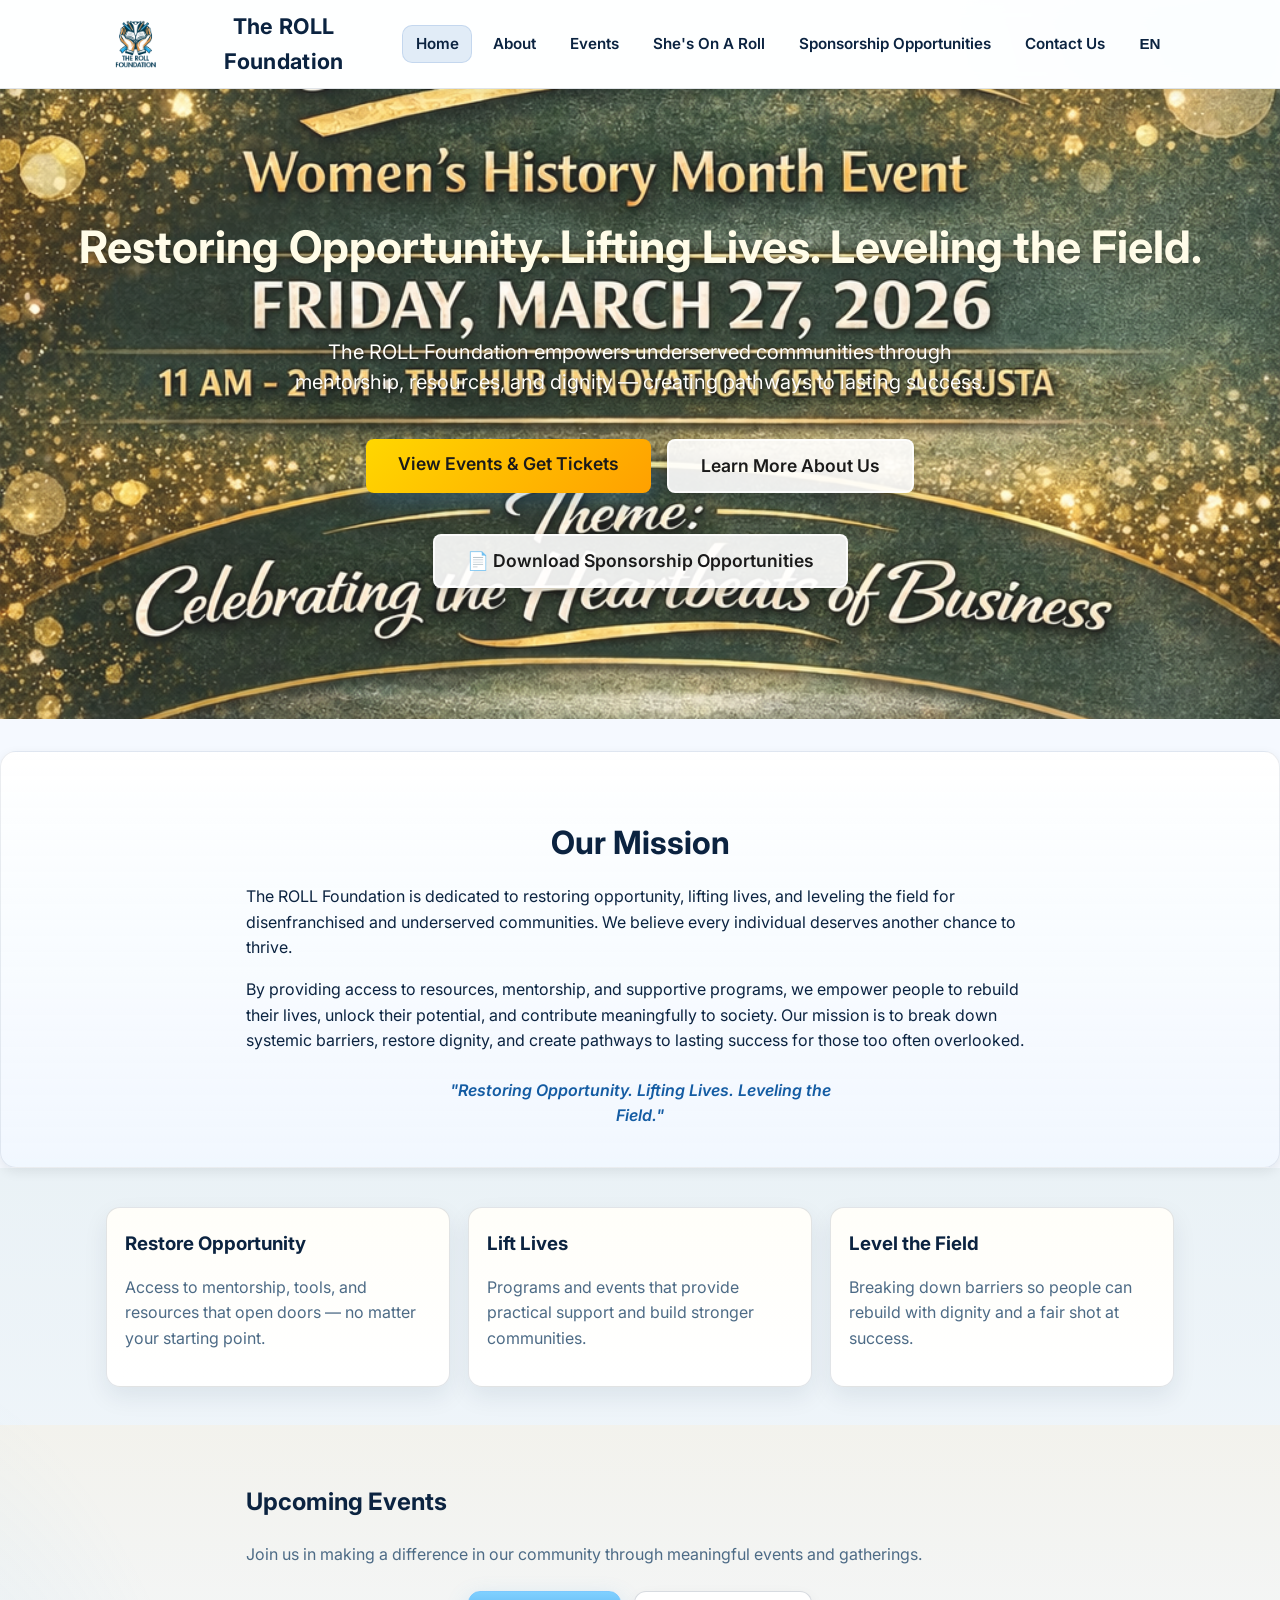
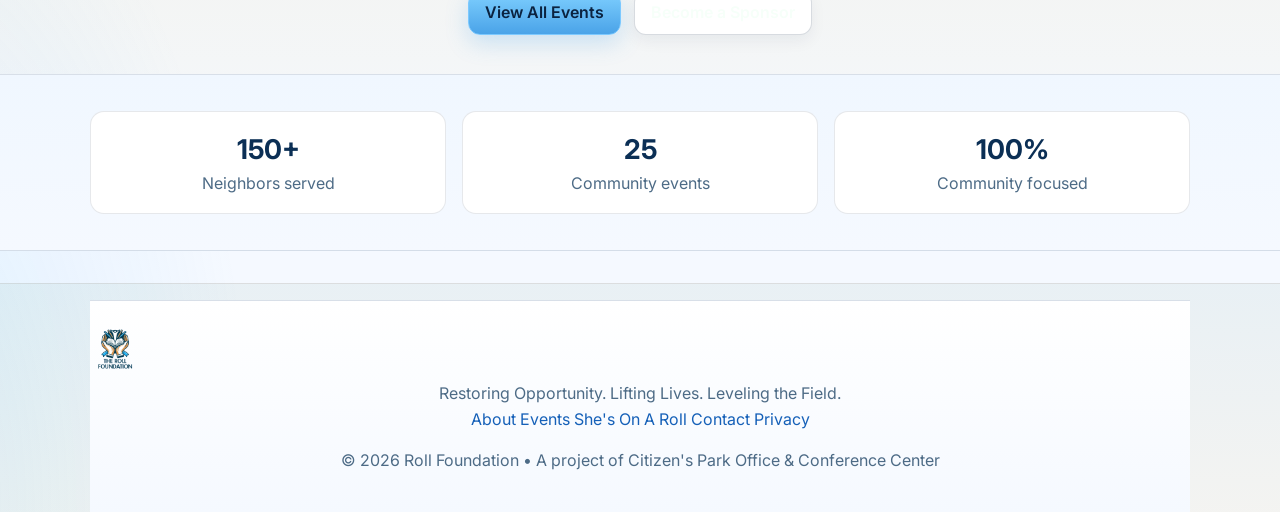
==== index.html @ dd605e1d "Refresh site styling and update hero/sponsorship assets" ====
<!doctype html>
<html lang="en">
<head>
  <meta charset="utf-8" />
  <meta name="viewport" content="width=device-width, initial-scale=1" />

  <title>ROLL Foundation — Restoring Opportunity. Lifting Lives. Leveling the Field.</title>
  <meta name="description" content="The ROLL Foundation empowers underserved communities through mentorship, resources, and dignity — creating pathways to lasting success.">

  <!-- Favicon -->
  <link rel="icon" href="./assets/favicon.svg" type="image/svg+xml">

  <!-- Open Graph / Social -->
  <meta property="og:type" content="website">
  <meta property="og:title" content="Roll Foundation">
  <meta property="og:description" content="Restoring Opportunity. Lifting Lives. Leveling the Field.">
  <meta property="og:image" content="./assets/img/events/rollflyer.PNG">

  <!-- Fonts & CSS -->
  <link rel="preconnect" href="https://fonts.googleapis.com">
  <link rel="preconnect" href="https://fonts.gstatic.com" crossorigin>
  <link href="https://fonts.googleapis.com/css2?family=Inter:wght@400;500;600;700&family=Playfair+Display:wght@400;500;600;700&display=swap" rel="stylesheet">
  <link rel="stylesheet" href="./css/styles.css">
  <script src="./js/i18n.js"></script>
</head>
<body class="gold-green-theme">
  <a class="skip-link" href="#main">Skip to content</a>

  <!-- ===== Header ===== -->
  <header class="site-header">
    <div class="container header-inner">
      <div class="brand">
        <img src="./assets/img/logo/rolllogo2.png" alt="ROLL Foundation Logo" width="70" height="70">
      </div>
      <h1 class="site-title">The ROLL Foundation</h1>

      <button class="nav-toggle" aria-expanded="false" aria-controls="site-nav" aria-label="Toggle navigation menu">☰</button>
      <nav id="site-nav" class="site-nav" data-collapsible>
        <a href="index.html" data-i18n="nav.home" aria-current="page">Home</a>
        <a href="about.html" data-i18n="nav.about">About</a>
        <a href="events.html" data-i18n="nav.events">Events</a>
        <a href="shes-on-a-roll.html" data-i18n="nav.shes_on_a_roll" class="nav-event">She's On A Roll</a>
        <a href="./assets/img/events/2026%20Roll%20Foundation%20Business%20Advertisements.pdf" download="ROLL-Foundation-Sponsorship-Opportunities-2026.pdf" class="nav-sponsor">Sponsorship Opportunities</a>
        <a href="contact.html" data-i18n="contact.h1">Contact</a>
        <button id="langToggle" class="btn small" aria-label="Toggle language">
          <span data-i18n="nav.lang">EN</span>
          <span class="visually-hidden" data-i18n="nav.lang_alt">ES</span>
        </button>
      </nav>
    </div>
  </header>

  <main id="main">
    <!-- ===== Hero Section ===== -->
    <section class="hero hard-hero goldgreen-theme" style="background-image:url('./assets/img/events/rollflyer.PNG')">
      <div class="container hero-inner">
        <h2 class="visually-hidden">Welcome</h2>
        <h1 data-i18n="home.hero_h1">Restoring Opportunity. Lifting Lives. Leveling the Field.</h1>
        <p class="lead" data-i18n="home.hero_lead">
          The ROLL Foundation empowers underserved communities through mentorship, resources, and dignity — creating pathways to lasting success.
        </p>
        <div class="cta-row">
          <a class="btn primary gold-btn" data-i18n="home.cta_events" href="events.html">View Events & Get Tickets</a>
          <a class="btn secondary green-btn" data-i18n="home.cta_about" href="about.html">Learn More About Us</a>
        </div>
        
        <!-- Fixed sponsorship link to actual PDF -->
        <div class="sponsor-cta" style="margin-top: 1.5rem;">
          <a class="btn sponsor-btn" href="./assets/img/events/2026%20Roll%20Foundation%20Business%20Advertisements.pdf" download="ROLL-Foundation-Sponsorship-Opportunities-2026.pdf" data-i18n="shesroll.download_packet">
            📄 Download Sponsorship Opportunities
          </a>
        </div>
      </div>
    </section>

    <!-- ===== Mission Section ===== -->
    <section class="section mission gold-green-section">
      <div class="container narrow">
        <h2 data-i18n="home.mission_title">Our Mission</h2>
        <p data-i18n="home.mission_p1">
          The ROLL Foundation is dedicated to restoring opportunity, lifting lives, and leveling the field for disenfranchised and underserved communities.
          We believe every individual deserves another chance to thrive.
        </p>
        <p data-i18n="home.mission_p2">
          By providing access to resources, mentorship, and supportive programs, we empower people to rebuild their lives, unlock their potential,
          and contribute meaningfully to society. Our mission is to break down systemic barriers, restore dignity,
          and create pathways to lasting success for those too often overlooked.
        </p>
        <blockquote class="tagline" data-i18n="home.mission_quote">"Restoring Opportunity. Lifting Lives. Leveling the Field."</blockquote>
      </div>
    </section>

    <!-- ===== Impact Pillars ===== -->
    <section class="section green-accent-section">
      <div class="container cards">
        <article class="card gold-card">
          <h3 data-i18n="home.f1">Restore Opportunity</h3>
          <p class="muted" data-i18n="home.f1_copy">Access to mentorship, tools, and resources that open doors — no matter your starting point.</p>
        </article>
        <article class="card gold-card">
          <h3 data-i18n="home.f2">Lift Lives</h3>
          <p class="muted" data-i18n="home.f2_copy">Programs and events that provide practical support and build stronger communities.</p>
        </article>
        <article class="card gold-card">
          <h3 data-i18n="home.f3">Level the Field</h3>
          <p class="muted" data-i18n="home.f3_copy">Breaking down barriers so people can rebuild with dignity and a fair shot at success.</p>
        </article>
      </div>
    </section>

    <!-- ===== Upcoming Events Highlight ===== -->
    <section class="section events-highlight gold-accent-section">
      <div class="container narrow">
        <h2 data-i18n="home.events_title">Upcoming Events</h2>
        <p class="lead" data-i18n="home.events_lead">Join us in making a difference in our community through meaningful events and gatherings.</p>
        <div class="cta-row">
          <a class="btn primary gold-btn" data-i18n="home.events_cta" href="events.html">View All Events</a>
          <a class="btn secondary green-btn" data-i18n="home.sponsor_cta" href="./assets/img/events/2026%20Roll%20Foundation%20Business%20Advertisements.pdf" download="ROLL-Foundation-Sponsorship-Opportunities-2026.pdf">Become a Sponsor</a>
        </div>
      </div>
    </section>

    <!-- ===== Impact Stats ===== -->
    <section class="band gold-green-band">
      <div class="container stats">
        <div class="stat">
          <strong data-i18n="home.stat1_number">150+</strong>
          <span data-i18n="home.stat1_label">Neighbors served</span>
        </div>
        <div class="stat">
          <strong data-i18n="home.stat2_number">25</strong>
          <span data-i18n="home.stat2_label">Community events</span>
        </div>
        <div class="stat">
          <strong data-i18n="home.stat3_number">100%</strong>
          <span data-i18n="home.stat3_label">Community focused</span>
        </div>
      </div>
    </section>
  </main>

  <footer class="site-footer gold-green-footer">
    <div class="container footer-inner">
      <div class="footer-content">
        <div class="footer-brand">
          <img src="./assets/img/logo/rolllogo2.png" alt="ROLL Foundation Logo" width="50" height="50">
          <p class="footer-tagline" data-i18n="footer.tagline">Restoring Opportunity. Lifting Lives. Leveling the Field.</p>
        </div>
        <div class="footer-links">
          <a href="about.html" data-i18n="footer.about">About</a>
          <a href="events.html" data-i18n="footer.events">Events</a>
          <a href="shes-on-a-roll.html">She's On A Roll</a>
          <a href="contact.html" data-i18n="footer.contact">Contact</a>
          <a href="privacy.html" data-i18n="footer.privacy">Privacy</a>
        </div>
      </div>
      <div class="footer-bottom">
        <p id="footerLine" data-i18n="footer.line">© {{year}} The ROLL Foundation. All rights reserved.</p>
      </div>
    </div>
  </footer>
</body>
</html>
---- css/styles.css ----
/* ===== Roll Foundation — LIGHT THEME styles.css ===== */
/* Palette: bright, friendly blues */
:root{
  --bg:#F5F9FF;             /* page background */
  --card:#FFFFFF;           /* surfaces/cards */
  --text:#0B2340;           /* primary text (ink) */
  --muted:#4D6B86;          /* secondary text */
  --brand:#6EC1FF;          /* brand accent (sky blue) */
  --forest-green:#1C6B4D;
  --gold:#D4A017;
  --ink:#0B2340;            /* text on brand */
  --line:rgba(11,35,64,.12);/* light subtle lines */
  --radius:16px; 
  --radius-sm:12px; 
  --shadow:0 6px 20px rgba(11,35,64,.08);
  --container:1100px;
  --header-h:88px;
  --header-h-mobile:72px;
}

/* Reset / Base */
*{box-sizing:border-box}
html,body{margin:0;padding:0}
html{scroll-behavior:smooth}
body{
  background:var(--bg); 
  color:var(--text); 
  line-height:1.6;
  font-family:Inter,system-ui,-apple-system,"Segoe UI",Roboto,Arial,sans-serif;
  /* subtle page background wash */
  background-image: radial-gradient(50% 60% at 100% -10%, rgba(110,193,255,.25), transparent 60%),
                    radial-gradient(50% 60% at -10% 100%, rgba(110,193,255,.18), transparent 60%);
}
img{display:block;max-width:100%;height:auto}
a{color:#1560B8;text-decoration:none}
a:hover{text-decoration:underline}

.visually-hidden{
  position:absolute !important; width:1px; height:1px; overflow:hidden;
  clip:rect(1px,1px,1px,1px); clip-path:inset(50%); white-space:nowrap;
}
.container{max-width:var(--container);margin-inline:auto;padding:0 1rem}
.small{font-size:.9rem}
.muted{color:var(--muted)}
.lead{color:var(--muted)}
.mt-12{margin-top:.75rem}
.section{padding:2.5rem 0}
.band{
  padding:1.25rem 0;
  background:linear-gradient(180deg,#F0F7FF, #F5F9FF);
  border-top:1px solid var(--line);
  border-bottom:1px solid var(--line);
}

/* Header / Nav */
.site-header{
  position:sticky;
  top:0;
  z-index:50;
  min-height:var(--header-h);
  backdrop-filter:saturate(180%) blur(10px);
  background:rgba(255,255,255,.9);
  border-bottom:1px solid var(--line);
  box-shadow:0 2px 10px rgba(11,35,64,.06);
}

.header-inner{
  min-height:var(--header-h);
  display:grid;
  grid-template-columns:auto 1fr auto;
  align-items:center;
  gap:1rem;
  padding:0 1rem;
}

.brand img{
  height:62px;
  width:auto;
  object-fit:contain;
  transition:transform .2s ease;
}
.brand img:hover{transform:scale(1.03)}

.site-title{
  margin:0;
  text-align:center;
  font-size:clamp(1rem,2.2vw,1.35rem);
  font-weight:700;
  letter-spacing:.015em;
}

.site-nav{
  display:flex;
  align-items:center;
  justify-self:end;
  gap:.45rem;
}

.site-nav a,
.site-nav .btn.small{
  display:inline-flex;
  align-items:center;
  justify-content:center;
  min-height:38px;
  padding:.45rem .78rem;
  border:1px solid transparent;
  border-radius:10px;
  color:var(--text);
  font-size:.95rem;
  font-weight:600;
  line-height:1;
  background:transparent;
  text-decoration:none;
}
.site-nav .btn.small{
  box-shadow:none;
}
.site-nav a:hover,
.site-nav .btn.small:hover{
  text-decoration:none;
  background:rgba(21,96,184,.08);
}
.site-nav a[aria-current="page"]{
  background:rgba(21,96,184,.12);
  border-color:rgba(21,96,184,.14);
}

.nav-event{
  background:linear-gradient(135deg, rgba(255,215,0,.18), rgba(28,107,77,.08));
  border-color:rgba(212,160,23,.38);
  color:var(--forest-green);
}
.nav-event:hover{
  background:linear-gradient(135deg, rgba(255,215,0,.28), rgba(28,107,77,.12));
  border-color:rgba(212,160,23,.5);
}

.nav-sponsor{
  background:linear-gradient(135deg, #DAA520, #B8860B);
  border-color:#B8860B;
  color:#143f2f;
}
.nav-sponsor:hover{
  background:linear-gradient(135deg, #B8860B, #DAA520);
  box-shadow:0 6px 18px rgba(184,134,11,.22);
}

.nav-toggle{
  display:none;
  height:38px;
  width:38px;
  border:1px solid var(--line);
  border-radius:10px;
  background:#fff;
  color:var(--text);
  font-size:1.15rem;
}

@media (max-width:760px){
  .site-header{min-height:var(--header-h-mobile)}
  .header-inner{min-height:var(--header-h-mobile); grid-template-columns:auto 1fr auto}
  .brand img{height:50px}
  .site-title{
    justify-self:center;
    max-width:100%;
    white-space:nowrap;
    overflow:hidden;
    text-overflow:ellipsis;
    font-size:1rem;
  }
  .nav-toggle{display:inline-flex; align-items:center; justify-content:center}
  .site-nav{
    display:none;
    position:absolute;
    right:1rem;
    top:calc(var(--header-h-mobile) - 2px);
    min-width:min(92vw, 320px);
    flex-direction:column;
    align-items:stretch;
    gap:.35rem;
    padding:.65rem;
    border:1px solid var(--line);
    border-radius:14px;
    background:#fff;
    box-shadow:0 16px 30px rgba(11,35,64,.14);
  }
  .site-nav a,
  .site-nav .btn.small{
    width:100%;
    justify-content:flex-start;
    min-height:40px;
  }
}

/* Hero — lighter wash, joyful */
.hero{
  min-height:56vh; 
  display:flex; align-items:center; justify-content:center;
  text-align:center; padding:2.75rem 1rem;
  background:linear-gradient(180deg, rgba(21,96,184,.06), transparent);
}
.hero-inner{max-width:760px}

/* Hard hero (background image applied inline on section) */
.hard-hero{
  position:relative; isolation:isolate;
  background-size:cover; background-position:center 28%;
  background-repeat: no-repeat;
}
.hard-hero::before{
  content:""; position:absolute; inset:0; z-index:-1;
  /* LIGHT overlay for readability but cheerful photo */
  background:linear-gradient(rgba(255,255,255,.35), rgba(255,255,255,.20));
}

/* Hero Section Improvements */
.hero.hard-hero {
  background-size: cover;
  background-position: center center;
  background-repeat: no-repeat;
  min-height: 70vh;
  position: relative;
  padding: 0; /* Remove any padding that creates white space */
  margin: 0; /* Remove any margin */
}

/* Ensure no white space around hero image */
.hero.hard-hero::before {
  content: '';
  position: absolute;
  top: 0;
  left: 0;
  right: 0;
  bottom: 0;
  background: rgba(255, 255, 255, 0.1); /* Very light overlay for text readability */
  z-index: 1;
}

.hero-inner {
  position: relative;
  z-index: 2;
  padding: 3rem 2rem;
  min-height: 70vh;
  display: flex;
  flex-direction: column;
  justify-content: center;
  align-items: center;
  text-align: center;
}

/* Remove any container margins that might create white space */
.hero .container {
  margin: 0 auto;
  padding: 0 1rem;
  width: 100%;
  max-width: 1200px;
}

/* Text styling for better readability over the image */
.hero h1 {
  color: #ffffff;
  text-shadow: 2px 2px 4px rgba(0, 0, 0, 0.7);
  font-size: clamp(2rem, 5vw, 3.5rem);
  margin-bottom: 1.5rem;
  font-weight: 700;
}

.hero .lead {
  color: #ffffff;
  text-shadow: 1px 1px 3px rgba(0, 0, 0, 0.6);
  font-size: clamp(1.1rem, 2.5vw, 1.4rem);
  margin-bottom: 2rem;
  max-width: 600px;
}

/* Button styling for the hero section */
.hero .cta-row {
  display: flex;
  gap: 1rem;
  justify-content: center;
  flex-wrap: wrap;
}

.hero .btn {
  padding: 1rem 2rem;
  font-size: 1.1rem;
  font-weight: 600;
  border-radius: 8px;
  text-decoration: none;
  transition: all 0.3s ease;
  box-shadow: 0 4px 12px rgba(0, 0, 0, 0.2);
}

.hero .btn.primary {
  background: linear-gradient(135deg, #FFD700, #FFA000);
  color: #1a1a1a;
  border: none;
}

.hero .btn.primary:hover {
  transform: translateY(-2px);
  box-shadow: 0 6px 20px rgba(255, 215, 0, 0.4);
}

.hero .btn:not(.primary) {
  background: rgba(255, 255, 255, 0.9);
  color: #1a1a1a;
  border: 2px solid rgba(255, 255, 255, 0.8);
}

.hero .btn:not(.primary):hover {
  background: rgba(255, 255, 255, 1);
  transform: translateY(-2px);
}

/* Mobile adjustments */
@media (max-width: 768px) {
  .hero.hard-hero {
    min-height: 60vh;
  }
  
  .hero-inner {
    padding: 2rem 1rem;
    min-height: 60vh;
  }
  
  .hero .cta-row {
    flex-direction: column;
    align-items: center;
    gap: 1rem;
  }
  
  .hero .btn {
    width: 100%;
    max-width: 280px;
  }
}

/* Extra small screens */
@media (max-width: 480px) {
  .hero.hard-hero {
    min-height: 50vh;
  }
  
  .hero-inner {
    padding: 1.5rem 1rem;
    min-height: 50vh;
  }
}

/* Event Hero Page Layout */
.event-hero {
  min-height: 100vh;
  display: flex;
  align-items: center;
  justify-content: center;
  text-align: center;
  padding: 2rem 1rem;
  position: relative;
  background-size: cover;
  background-position: center;
  background-repeat: no-repeat;
}

.event-hero .container {
  max-width: 900px;
  display: flex;
  flex-direction: column;
  align-items: center;
  gap: 3rem;
}

/* Event Poster Styling */
.event-poster {
  max-width: 400px;
  width: 100%;
  border-radius: 20px;
  overflow: hidden;
  box-shadow: 
    0 20px 40px rgba(0, 0, 0, 0.2),
    0 8px 16px rgba(255, 215, 0, 0.1);
  transition: transform 0.3s ease;
}

.event-poster:hover {
  transform: scale(1.02);
}

.poster-image {
  width: 100%;
  height: auto;
  display: block;
}

/* Event Details */
.event-details {
  text-align: center;
  color: #ffffff;
}

.event-title {
  font-family: 'Playfair Display', serif;
  font-size: clamp(2.5rem, 5vw, 4rem);
  font-weight: 700;
  color: #FFD700;
  margin-bottom: 1.5rem;
  text-shadow: 2px 2px 4px rgba(0, 0, 0, 0.5);
}

.event-info {
  display: flex;
  justify-content: center;
  gap: 3rem;
  flex-wrap: wrap;
  margin-bottom: 2rem;
}

.event-date-time,
.event-venue {
  text-align: center;
}

.event-date-time strong,
.event-venue strong {
  display: block;
  font-size: 1.4rem;
  font-weight: 700;
  color: #FFD700;
  margin-bottom: 0.5rem;
  text-shadow: 1px 1px 2px rgba(0, 0, 0, 0.5);
}

.event-date-time span,
.event-venue span {
  font-size: 1.1rem;
  color: rgba(255, 255, 255, 0.9);
  text-shadow: 1px 1px 2px rgba(0, 0, 0, 0.5);
}

/* Event CTA Buttons */
.event-cta {
  display: flex;
  gap: 1.5rem;
  justify-content: center;
  flex-wrap: wrap;
}

.btn-large {
  padding: 1.25rem 2.5rem;
  font-size: 1.2rem;
  border-radius: 12px;
}

/* Royal Countdown Timer - Updated for event page */
.royal-countdown {
  order: -1; /* This ensures the countdown appears first */
  position: relative;
  margin: 0 auto 2rem;
  max-width: 800px;
  background: linear-gradient(135deg, rgba(255,215,0,0.25), rgba(255,193,7,0.15));
  border: 2px solid rgba(255,215,0,0.5);
  border-radius: 24px;
  padding: 2.5rem 1.5rem;
  backdrop-filter: blur(15px);
  box-shadow: 
    0 20px 40px rgba(255,215,0,0.2),
    inset 0 1px 0 rgba(255,255,255,0.3);
}

/* Background overlay for event hero */
.event-hero.goldgreen-theme::before {
  content: '';
  position: absolute;
  top: 0;
  left: 0;
  right: 0;
  bottom: 0;
  background: 
    linear-gradient(rgba(0, 0, 0, 0.4), rgba(0, 0, 0, 0.6)),
    var(--poster) center/cover no-repeat;
  z-index: -1;
}

/* Mobile Adjustments */
@media (max-width: 768px) {
  .event-hero .container {
    gap: 2rem;
  }
  
  .event-poster {
    max-width: 300px;
  }
  
  .event-info {
    flex-direction: column;
    gap: 1.5rem;
  }
  
  .event-cta {
    flex-direction: column;
    align-items: center;
  }
  
  .btn-large {
    width: 100%;
    max-width: 280px;
  }
  
  .royal-countdown {
    margin: 0 auto 1.5rem;
    padding: 2rem 1rem;
  }
}

/* Events Page Text Readability Improvements */
.events-page .hero h1,
.events-page .hero .lead {
  color: #ffffff;
  text-shadow: 2px 2px 6px rgba(0, 0, 0, 0.8);
  font-weight: 700;
}

/* Event Cards Styling */
.events-grid {
  display: grid;
  grid-template-columns: repeat(auto-fit, minmax(300px, 1fr));
  gap: 2rem;
  margin: 2rem 0;
}

.event-card {
  background: rgba(255, 255, 255, 0.95);
  border: 2px solid rgba(255, 215, 0, 0.2);
  border-radius: 12px;
  padding: 1.5rem;
  transition: all 0.3s ease;
}

.event-card:hover {
  transform: translateY(-2px);
  box-shadow: 0 8px 24px rgba(255, 215, 0, 0.2);
  border-color: rgba(255, 215, 0, 0.4);
}

.event-card h3 {
  color: var(--forest-green);
  font-weight: 700;
  margin-bottom: 1rem;
}

.event-meta {
  margin-bottom: 1rem;
  color: #666;
}

.event-meta strong {
  color: var(--forest-green);
}

.featured-event {
  display: grid;
  grid-template-columns: 1fr 2fr;
  gap: 2rem;
  align-items: center;
  margin-bottom: 3rem;
}

.featured-event .event-image img {
  width: 100%;
  height: 300px;
  object-fit: cover;
  border-radius: 12px;
}

.events-cta {
  text-align: center;
  margin-top: 3rem;
  padding: 2rem;
  background: rgba(255, 215, 0, 0.1);
  border-radius: 12px;
}

@media (max-width: 768px) {
  .featured-event {
    grid-template-columns: 1fr;
  }
  
  .featured-event .event-image img {
    height: 200px;
  }
}

/* Cards */
.cards{display:grid; gap:1rem; grid-template-columns:1fr}
.card{
  background:var(--card); border:1px solid var(--line);
  border-radius:var(--radius); padding:18px; box-shadow:var(--shadow);
}
.card h3{margin:.2rem 0 .4rem}
@media (min-width:720px){ .cards{grid-template-columns:repeat(3,1fr)} }

/* Buttons */
.btn{
  display:inline-block; padding:.65rem 1rem; border-radius:var(--radius-sm);
  border:1px solid var(--line); color:var(--text); background:#F8FBFF;
  font-weight:600; text-decoration:none; line-height:1;
  transition:transform .12s ease, box-shadow .12s ease, background .12s ease;
  box-shadow:0 6px 16px rgba(11,35,64,.06);
}
.btn:hover{transform:translateY(-1px); background:#EEF6FF}
.btn:focus{outline:2px solid var(--brand); outline-offset:2px}
.btn.primary{
  background:linear-gradient(180deg, #7FD0FF, #4AA3E8);
  color:var(--ink); border-color:#7CC9FF; 
  box-shadow:0 8px 22px rgba(74,163,232,.25);
}

/* Stats band */
.stats{display:grid; gap:.75rem; grid-template-columns:1fr; text-align:center}
.stat strong{display:block;font-size:1.35rem;color:#0B2F55}
.stat span{color:var(--muted)}
@media (min-width:720px){ .stats{grid-template-columns:repeat(3,1fr)} }

/* Gallery */
.gallery{display:grid; gap:.75rem; grid-template-columns:1fr 1fr}
@media (min-width:720px){ .gallery{grid-template-columns:repeat(3,1fr)} }
.gallery-item{
  display:block; border-radius:12px; overflow:hidden; 
  border:1px solid var(--line); background:var(--card); 
  box-shadow:var(--shadow)
}
.gallery-item img{width:100%; height:auto; object-fit:cover; aspect-ratio:4/3}
.caption{text-align:center; font-size:.9rem; color:var(--muted); padding:.5rem .25rem .25rem}

/* Footer */
.footer-inner{
  padding:1rem 0; 
  border-top:1px solid var(--line);
  margin-top:1rem; 
  text-align:center;
  color:var(--muted);
  background:linear-gradient(180deg,#FFFFFF, #F5F9FF);
}
/* Narrow container helper */
.container.narrow{ max-width: 820px; }

/* Watermark hero using event logo */
.sponsor-hero {
  min-height: 52vh; /* slightly shorter than home hero */
  padding-top: 3rem; padding-bottom: 3rem;
}

/* Reusable watermark background (semi-transparent logo) */
.watermark{
  position: relative;
  isolation: isolate;
}
.watermark::after{
  content:"";
  position:absolute; inset:0; z-index:-1;
  background:
    radial-gradient(65% 50% at 50% 35%, rgba(21,96,184,.09), transparent 65%),
    var(--watermark) center/420px auto no-repeat;
  opacity:.35;                   /* controls logo transparency */
  mix-blend-mode:multiply;       /* blends into light theme softly */
}
@media (max-width:760px){
  .watermark::after{
    background:
      radial-gradient(65% 50% at 50% 35%, rgba(21,96,184,.10), transparent 65%),
      var(--watermark) center/260px auto no-repeat;
  }
}

/* Checklist / Steps */
.checklist{padding-left:1.1rem}
.checklist li{margin:.25rem 0}
.steps{margin:.25rem 0 0 1.1rem}
.steps li{margin:.25rem 0}
.mission {
  background: rgba(255,255,255,0.85);
  color: #0B2340;
  padding: 4rem 1rem;
  border-radius: 12px;
  box-shadow: 0 4px 12px rgba(0,0,0,0.08);
  margin-top: 2rem;
}
.mission h2 {
  font-size: 2rem;
  text-align: center;
  margin-bottom: 1rem;
}
.mission p {
  line-height: 1.6;
  margin-bottom: 1rem;
}
.mission .tagline {
  font-style: italic;
  text-align: center;
  font-weight: 600;
  margin-top: 1.5rem;
  color: #145ca3;
}
.container.narrow{ max-width: 820px; }
/* Event Hero for She's On A Roll */
.hero--image::before {
  content: "";
  position: absolute;
  inset: 0;
  z-index: -1;
  background: 
    linear-gradient(rgba(255,255,255,0.75), rgba(255,255,255,0.9)),
    var(--hero);
  background-size: cover;
  background-position: center;
  filter: brightness(1.05) saturate(1.1);
}

.hero h1 {
  color: #0B2340;
  text-shadow: 0 1px 2px rgba(255,255,255,0.4);
}

.hero .lead {
  color: #334;
  font-size: 1.1rem;
}

/* CTA Row Styling */
.cta-row {
  display: flex;
  gap: 1rem;
  flex-wrap: wrap;
  justify-content: center;
  margin-top: 1.5rem;
}
/* Portrait hero helpers */
.hero--portrait {
  background-size: auto 100%;
  background-position: center 25%;
}
@media (max-width:760px){
  .hero--portrait {
    background-size: cover;
    background-position: center;
  }
}
@media (min-width:600px){
  .hero h1{ font-size:2.5rem; }
  .hero .lead{ font-size:1.25rem; }
}
.hero-poster {
  min-height: 54vh; 
  position: relative;
  isolation: isolate;
  padding-top: 2.25rem;
  padding-bottom: 2.25rem;
}
.hero-poster::before {
  content: "";
  position: absolute;
  inset: 0;
  z-index: -1;
  background:
    linear-gradient(rgba(255,255,255,.30), rgba(255,255,255,.15)),
    var(--poster) center/320px auto no-repeat;
  background-size: 320px auto;
  background-position: center 32%;
  opacity: .25;                   /* controls logo transparency */
  mix-blend-mode: multiply;       /* blends into light theme softly */
}
.hero-poster .poster {
  display: block;
  width: min(92%, 560px);
  height: auto;
  border-radius: 12px;
  box-shadow: 0 6px 20px rgba(11,35,64,.22);
  margin-left: auto;
  margin-right: auto;
}
@media (max-width:600px){
  .hero-poster{min-height: 52vh;} 
  .hero-poster .poster{ width:min(92%, 420px)}    
  }
/* ---------- SHE’S ON A ROLL hero theme ---------- */
.goldgreen-theme{
  min-height: 60vh;                    /* larger hero */
  position: relative;
  isolation: isolate;
  padding: 3rem 1rem 4rem;
}

.goldgreen-theme::before{
  content:"";
  position:absolute; inset:0; z-index:-2;
  background: linear-gradient(160deg, #e6d36b 0%, #1c6b4d 100%); /* gold→green */
}

.goldgreen-theme::after{
  content:"";
  position:absolute; inset:0; z-index:-1;
  background:
    linear-gradient(rgba(255,255,255,.20), rgba(255,255,255,.10)),
    var(--poster) center/cover no-repeat;
  filter: blur(6px) saturate(1.1);
  opacity: .9;                         /* reduce washout */
  transform: scale(1.05);
}

.goldgreen-theme .poster{
  display:block;
  width:min(96%, 700px);               /* was 560px → bigger */
  height:auto;
  border-radius: 14px;
  box-shadow: 0 20px 50px rgba(11,35,64,.25);
  border: 2px solid rgba(255,255,255,.4);
  background:#fff;
  margin-left:auto; margin-right:auto;
}

.goldgreen-theme h1{
  margin-top:1.5rem;
  font-size:clamp(2rem,4vw,2.8rem);
  color:#fffce8;
  text-shadow:0 2px 4px rgba(0,0,0,.3);
}

.goldgreen-theme .lead{
  color:#fefefc;
  max-width:640px;
  margin:0.75rem auto 0;
  line-height:1.5;
}

@media (max-width:600px){
  .goldgreen-theme .poster{ width:min(94%, 480px); }
  .goldgreen-theme{ min-height: 58vh; padding:2.5rem 1rem; }
}

/* Royal Countdown Timer Styles */
.countdown-hero {
  text-align: center;
  position: relative;
  overflow: hidden;
}

.royal-countdown {
  position: relative;
  margin: 3rem auto 2rem;
  max-width: 800px;
  background: linear-gradient(135deg, rgba(255,215,0,0.15), rgba(255,193,7,0.1));
  border: 2px solid rgba(255,215,0,0.4);
  border-radius: 24px;
  padding: 2.5rem 1.5rem;
  backdrop-filter: blur(10px);
  box-shadow: 
    0 20px 40px rgba(255,215,0,0.15),
    inset 0 1px 0 rgba(255,255,255,0.2);
}

.countdown-crown {
  color: #FFD700;
  margin-bottom: 1rem;
  filter: drop-shadow(0 4px 8px rgba(255,215,0,0.3));
  animation: crownGlow 3s ease-in-out infinite alternate;
}

@keyframes crownGlow {
  0% { filter: drop-shadow(0 4px 8px rgba(255,215,0,0.3)); }
  100% { filter: drop-shadow(0 6px 12px rgba(255,215,0,0.5)); }
}

.countdown-title {
  font-family: 'Playfair Display', serif;
  font-size: 1.5rem;
  font-weight: 600;
  color: #FFD700;
  margin-bottom: 2rem;
  text-shadow: 0 2px 4px rgba(0,0,0,0.3);
  letter-spacing: 0.5px;
}

.countdown-display {
  display: flex;
  justify-content: center;
  align-items: center;
  gap: 1rem;
  margin-bottom: 1.5rem;
  flex-wrap: wrap;
}

.countdown-unit {
  background: linear-gradient(145deg, #FFD700, #FFA000);
  border-radius: 16px;
  padding: 1.25rem 1rem;
  min-width: 100px;
  box-shadow: 
    0 8px 16px rgba(255,215,0,0.25),
    inset 0 1px 0 rgba(255,255,255,0.3),
    inset 0 -1px 0 rgba(0,0,0,0.1);
  position: relative;
  overflow: hidden;
}

.countdown-unit::before {
  content: '';
  position: absolute;
  top: 0;
  left: -100%;
  width: 100%;
  height: 100%;
  background: linear-gradient(90deg, 
    transparent, 
    rgba(255,255,255,0.3), 
    transparent
  );
  animation: shimmer 3s infinite;
}

@keyframes shimmer {
  0% { left: -100%; }
  100% { left: 100%; }
}

.countdown-number {
  font-family: 'Playfair Display', serif;
  font-size: 2.5rem;
  font-weight: 700;
  color: #1a1a1a;
  line-height: 1;
  text-shadow: 0 1px 2px rgba(255,255,255,0.5);
}

.countdown-label {
  font-size: 0.875rem;
  font-weight: 600;
  color: #2c2c2c;
  text-transform: uppercase;
  letter-spacing: 0.5px;
  margin-top: 0.5rem;
}

.countdown-separator {
  font-family: 'Playfair Display', serif;
  font-size: 2rem;
  font-weight: 700;
  color: #FFD700;
  text-shadow: 0 2px 4px rgba(0,0,0,0.3);
  animation: pulse 2s infinite;
}

@keyframes pulse {
  0%, 100% { opacity: 1; transform: scale(1); }
  50% { opacity: 0.7; transform: scale(1.1); }
}

/* Magical Sparkles */
.countdown-sparkles {
  position: absolute;
  top: 0;
  left: 0;
  right: 0;
  bottom: 0;
  pointer-events: none;
  overflow: hidden;
}

.sparkle {
  position: absolute;
  width: 6px;
  height: 6px;
  background: #FFD700;
  border-radius: 50%;
  animation: sparkle 4s infinite;
  box-shadow: 0 0 6px #FFD700;
}

.sparkle-1 { top: 20%; left: 15%; animation-delay: 0s; }
.sparkle-2 { top: 30%; right: 20%; animation-delay: 1s; }
.sparkle-3 { bottom: 25%; left: 25%; animation-delay: 2s; }
.sparkle-4 { top: 60%; right: 15%; animation-delay: 0.5s; }
.sparkle-5 { bottom: 40%; right: 30%; animation-delay: 1.5s; }
.sparkle-6 { top: 45%; left: 10%; animation-delay: 2.5s; }

@keyframes sparkle {
  0%, 100% { opacity: 0; transform: scale(0) rotate(0deg); }
  50% { opacity: 1; transform: scale(1) rotate(180deg); }
}

/* Royal Buttons */
.royal-btn {
  background: linear-gradient(135deg, #FFD700, #FFA000);
  border: 2px solid rgba(255,215,0,0.6);
  color: #1a1a1a;
  font-weight: 600;
  text-shadow: 0 1px 2px rgba(255,255,255,0.3);
  box-shadow: 0 4px 12px rgba(255,215,0,0.3);
  transition: all 0.3s ease;
}

.royal-btn:hover {
  transform: translateY(-2px);
  box-shadow: 0 6px 20px rgba(255,215,0,0.4);
  background: linear-gradient(135deg, #FFA000, #FFD700);
}

.royal-btn.secondary {
  background: transparent;
  color: #FFD700;
  border-color: #FFD700;
}

.royal-btn.secondary:hover {
  background: rgba(255,215,0,0.1);
  color: #FFD700;
}

/* Responsive Design */
@media (max-width: 768px) {
  .royal-countdown {
    margin: 2rem auto 1.5rem;
    padding: 2rem 1rem;
  }
  
  .countdown-display {
    gap: 0.5rem;
  }
  
  .countdown-unit {
    min-width: 80px;
    padding: 1rem 0.75rem;
  }
  
  .countdown-number {
    font-size: 2rem;
  }
  
  .countdown-title {
    font-size: 1.25rem;
  }
}

@media (max-width: 480px) {
  .countdown-display {
    flex-direction: column;
    gap: 1rem;
  }
  
  .countdown-separator {
    display: none;
  }
  
  .countdown-unit {
    min-width: 120px;
  }
}

/* Additional Royal Theme Enhancements */
.goldgreen-theme .royal-countdown {
  background: linear-gradient(135deg, 
    rgba(255,215,0,0.2), 
    rgba(255,193,7,0.15),
    rgba(28,107,77,0.1)
  );
}

/* Magical floating animation for the whole countdown */
.royal-countdown {
  animation: float 6s ease-in-out infinite;
}

@keyframes float {
  0%, 100% { transform: translateY(0px); }
  50% { transform: translateY(-10px); }
}
/* END She’s On A Roll theme */

/* Sponsorship Section on Event Page */
.sponsor-section {
  margin-top: 3rem;
  padding: 2rem;
  background: linear-gradient(135deg, rgba(255,215,0,0.1), rgba(28,107,77,0.05));
  border: 2px solid rgba(255,215,0,0.3);
  border-radius: 16px;
  text-align: center;
  backdrop-filter: blur(10px);
}

.sponsor-title {
  font-family: 'Playfair Display', serif;
  font-size: 1.8rem;
  font-weight: 600;
  color: #FFD700;
  margin-bottom: 1rem;
  text-shadow: 0 2px 4px rgba(0,0,0,0.3);
}

.sponsor-description {
  color: rgba(255, 255, 255, 0.9);
  font-size: 1.1rem;
  margin-bottom: 1.5rem;
  text-shadow: 0 1px 2px rgba(0,0,0,0.5);
}

.sponsor-btn {
  display: inline-block;
  background: linear-gradient(135deg, #F0E68C, #DAA520);
  border: 2px solid #B8860B;
  color: #154a36;
  padding: 1rem 2rem;
  border-radius: 12px;
  font-weight: 600;
  font-size: 1.1rem;
  text-decoration: none;
  transition: all 0.3s ease;
  box-shadow: 0 6px 16px rgba(218, 165, 32, 0.3);
}

.sponsor-btn:hover {
  background: linear-gradient(135deg, #DAA520, #B8860B);
  transform: translateY(-2px);
  box-shadow: 0 8px 24px rgba(218, 165, 32, 0.4);
  text-decoration: none;
}

.sponsor-cta {
  text-align: center;
  margin: 2rem 0;
}

/* Mobile adjustments for sponsor section */
@media (max-width: 768px) {
  .sponsor-section {
    margin-top: 2rem;
    padding: 1.5rem;
  }
  
  .sponsor-title {
    font-size: 1.5rem;
  }
  
  .sponsor-btn {
    width: 100%;
    max-width: 280px;
  }
}

/* Unified page polish */
.skip-link{
  position:absolute;
  left:-9999px;
  top:auto;
  width:1px;
  height:1px;
  overflow:hidden;
}
.skip-link:focus{
  left:1rem;
  top:1rem;
  width:auto;
  height:auto;
  padding:.55rem .8rem;
  background:#fff;
  border:1px solid var(--line);
  border-radius:10px;
  z-index:1000;
}

.section{
  padding:clamp(2.2rem, 3vw, 3.5rem) 0;
}
.gold-green-section{
  background:linear-gradient(180deg, rgba(255,255,255,.92), rgba(240,247,255,.82));
}
.green-accent-section{
  background:linear-gradient(180deg, rgba(28,107,77,.05), rgba(28,107,77,.03));
}
.gold-accent-section{
  background:linear-gradient(180deg, rgba(212,160,23,.08), rgba(212,160,23,.03));
}

.hero-inner{
  gap:1.1rem;
}
.hero .lead{
  max-width:720px;
}
.cta-row{
  gap:.85rem;
}

.btn{
  min-height:44px;
  border-radius:12px;
  padding:.72rem 1rem;
}
.btn.secondary{
  background:#fff;
  border-color:rgba(11,35,64,.16);
}
.btn.secondary:hover{
  background:#f8fbff;
}
.gold-btn{
  background:linear-gradient(145deg, #F6D266, #D4A017);
  border-color:#C6930F;
  color:#25312a;
}
.gold-btn:hover{
  background:linear-gradient(145deg, #E2BA4A, #BF8D0A);
}
.green-btn{
  background:linear-gradient(145deg, #2E8A65, #1C6B4D);
  border-color:#16563d;
  color:#f6fff9;
}
.green-btn:hover{
  background:linear-gradient(145deg, #267756, #175b40);
}

.cards{
  gap:1.15rem;
}
.card{
  border-radius:14px;
  border:1px solid rgba(11,35,64,.12);
  box-shadow:0 10px 24px rgba(11,35,64,.08);
}
.gold-card{
  background:linear-gradient(180deg, #fffef9, #ffffff);
}
.card:hover{
  transform:translateY(-2px);
  box-shadow:0 14px 28px rgba(11,35,64,.12);
}

.mission{
  border:1px solid rgba(11,35,64,.08);
  border-radius:16px;
}
.tagline{
  margin:1.25rem auto 0;
  max-width:38ch;
}

.stats{
  gap:1rem;
  padding:1rem 0;
}
.stat{
  background:#fff;
  border:1px solid rgba(11,35,64,.1);
  border-radius:14px;
  padding:1rem;
}
.stat strong{
  font-size:clamp(1.3rem, 2.8vw, 1.7rem);
}

.events-grid{
  gap:1.2rem;
}
.event-card{
  border-radius:14px;
  border:1px solid rgba(11,35,64,.1);
  box-shadow:0 10px 24px rgba(11,35,64,.08);
}
.events-cta{
  border:1px solid rgba(212,160,23,.24);
  border-radius:14px;
}

.contact-form{
  background:#fff;
  border:1px solid rgba(11,35,64,.1);
  border-radius:14px;
  box-shadow:0 10px 24px rgba(11,35,64,.08);
  padding:1rem;
  display:grid;
  gap:.75rem;
}
.contact-form label{
  font-weight:600;
  color:var(--text);
}
.contact-form input,
.contact-form textarea{
  width:100%;
  border:1px solid rgba(11,35,64,.18);
  border-radius:10px;
  padding:.68rem .75rem;
  font:inherit;
  color:var(--text);
  background:#fff;
}
.contact-form input:focus,
.contact-form textarea:focus{
  outline:2px solid rgba(110,193,255,.6);
  border-color:rgba(21,96,184,.35);
  outline-offset:1px;
}
.form-hint{
  margin:0;
}
.contact-details{
  margin-top:1rem;
  background:rgba(255,255,255,.85);
  border:1px solid rgba(11,35,64,.1);
  border-radius:12px;
  padding:.9rem 1rem;
}
.divider{
  border:0;
  border-top:1px solid rgba(11,35,64,.12);
  margin:1rem 0;
}

.site-footer{
  margin-top:2rem;
}
.gold-green-footer{
  background:linear-gradient(180deg, rgba(28,107,77,.06), rgba(212,160,23,.06));
  border-top:1px solid rgba(11,35,64,.1);
}
.footer-inner{
  padding:1.4rem 0;
}
.footer-tagline{
  margin:.35rem 0 0;
  color:var(--muted);
}
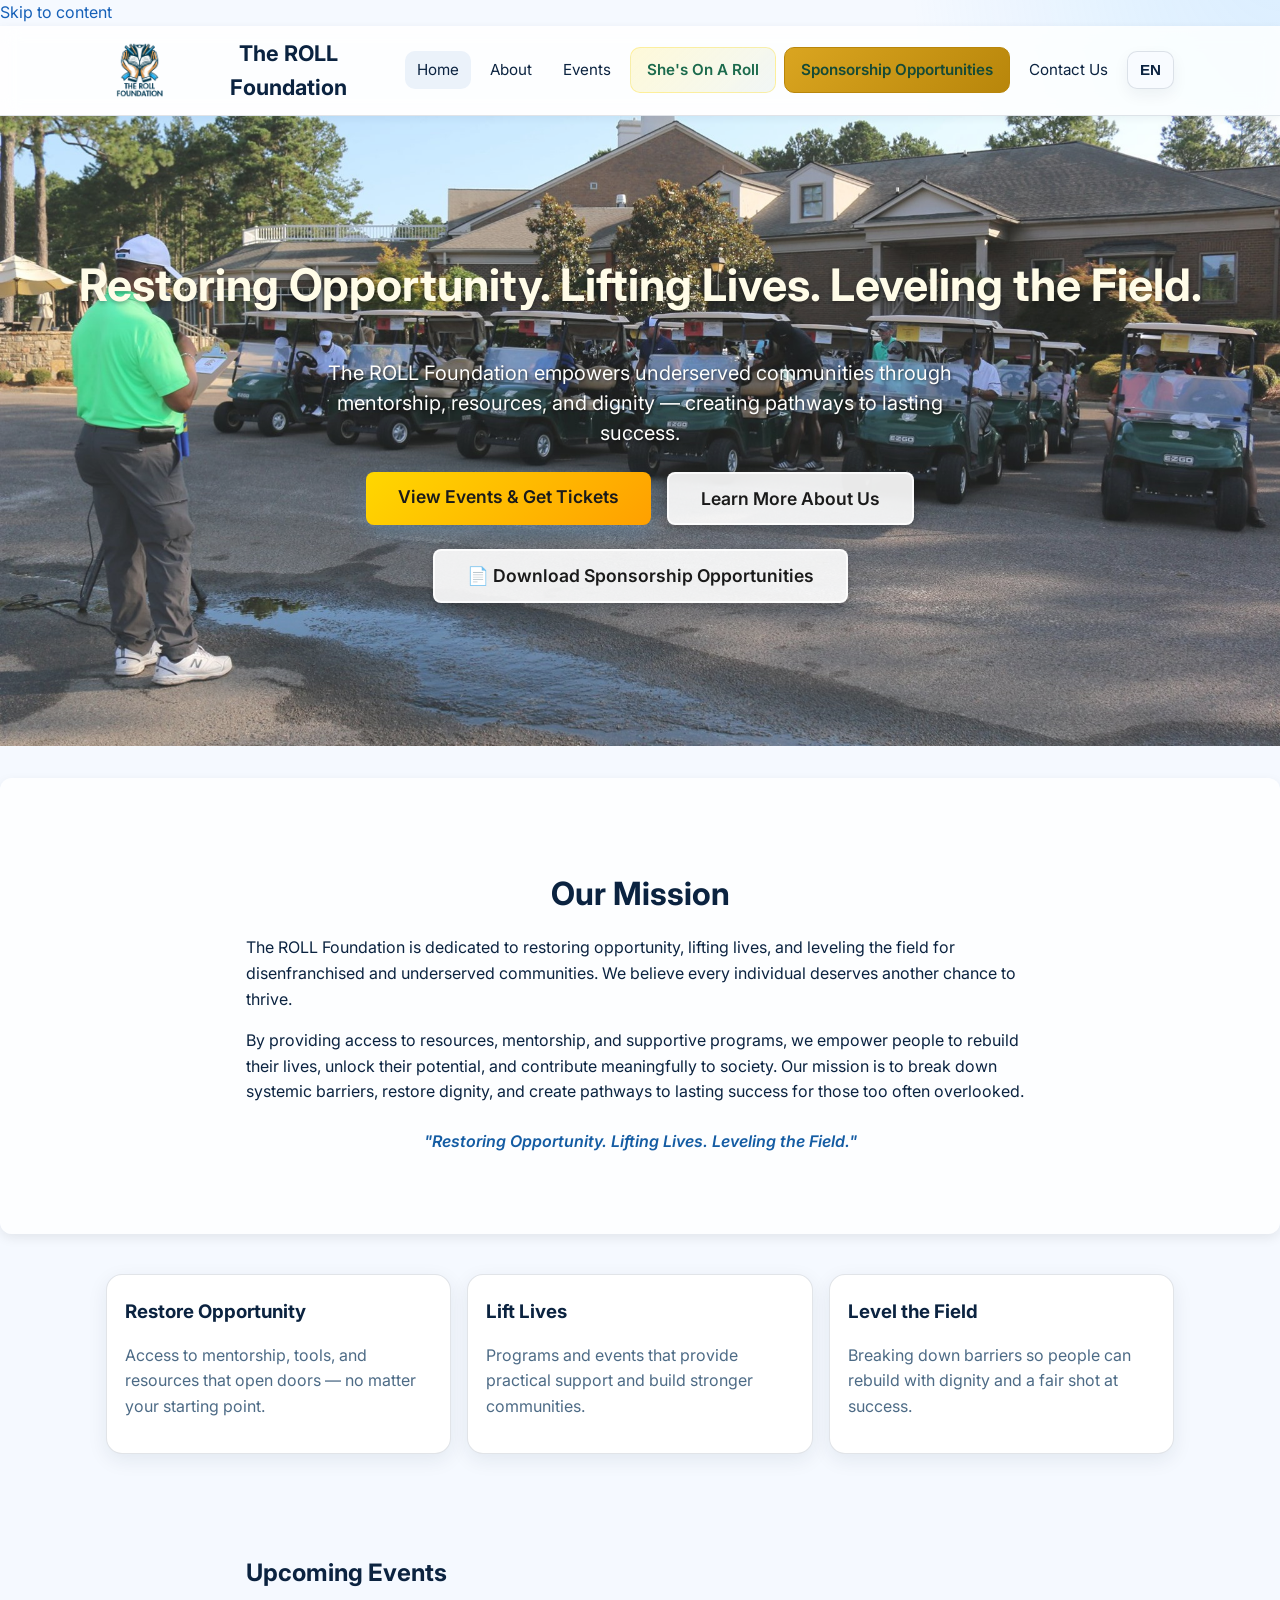
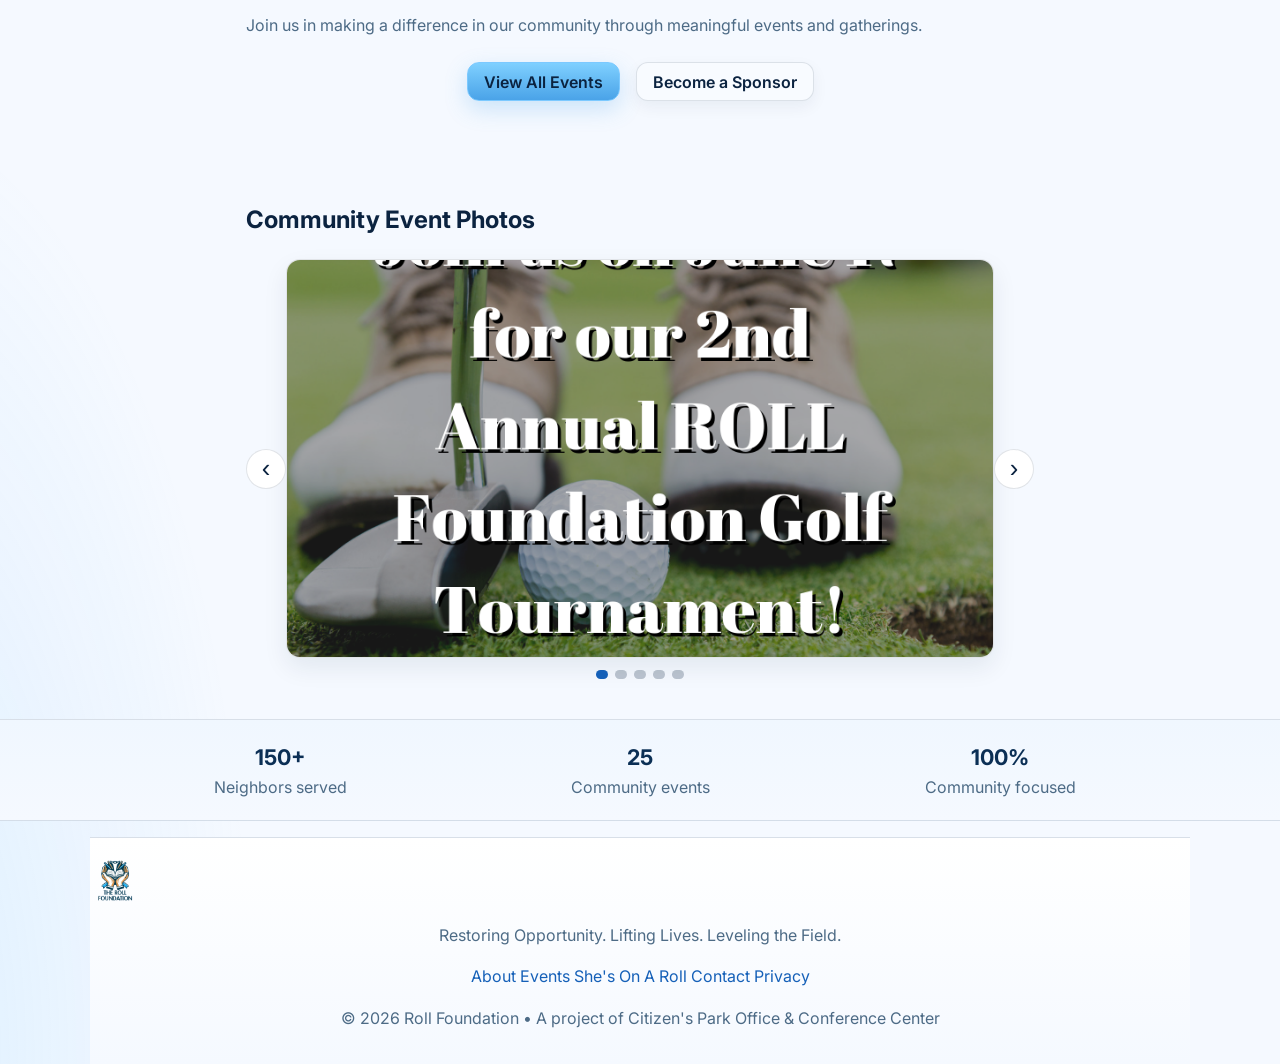
==== commit a6256092: "Set homepage hero to rollevent5 and add event photo carousel" ====
--- a/index.html
+++ b/index.html
@@ -14,7 +14,7 @@
   <meta property="og:type" content="website">
   <meta property="og:title" content="Roll Foundation">
   <meta property="og:description" content="Restoring Opportunity. Lifting Lives. Leveling the Field.">
-  <meta property="og:image" content="./assets/img/events/rollflyer.PNG">
+  <meta property="og:image" content="./assets/img/events/rollevent5.jpg">
 
   <!-- Fonts & CSS -->
   <link rel="preconnect" href="https://fonts.googleapis.com">
@@ -52,7 +52,7 @@
 
   <main id="main">
     <!-- ===== Hero Section ===== -->
-    <section class="hero hard-hero goldgreen-theme" style="background-image:url('./assets/img/events/rollflyer.PNG')">
+    <section class="hero hard-hero goldgreen-theme" style="background-image:url('./assets/img/events/rollevent5.jpg')">
       <div class="container hero-inner">
         <h2 class="visually-hidden">Welcome</h2>
         <h1 data-i18n="home.hero_h1">Restoring Opportunity. Lifting Lives. Leveling the Field.</h1>
@@ -120,6 +120,43 @@
       </div>
     </section>
 
+    <!-- ===== Event Photo Carousel ===== -->
+    <section class="section green-accent-section">
+      <div class="container narrow">
+        <h2>Community Event Photos</h2>
+        <div class="home-carousel" data-carousel>
+          <button class="carousel-btn prev" type="button" aria-label="Previous photo" data-carousel-prev>‹</button>
+          <div class="carousel-viewport">
+            <div class="carousel-track" data-carousel-track>
+              <div class="carousel-slide is-active">
+                <img src="./assets/img/events/rollevent1.png" alt="ROLL Foundation community event photo 1" loading="lazy">
+              </div>
+              <div class="carousel-slide">
+                <img src="./assets/img/events/rollevent2.jpg" alt="ROLL Foundation community event photo 2" loading="lazy">
+              </div>
+              <div class="carousel-slide">
+                <img src="./assets/img/events/rollevent3.jpg" alt="ROLL Foundation community event photo 3" loading="lazy">
+              </div>
+              <div class="carousel-slide">
+                <img src="./assets/img/events/rollevent4.jpg" alt="ROLL Foundation community event photo 4" loading="lazy">
+              </div>
+              <div class="carousel-slide">
+                <img src="./assets/img/events/rollevent6.jpg" alt="ROLL Foundation community event photo 5" loading="lazy">
+              </div>
+            </div>
+          </div>
+          <button class="carousel-btn next" type="button" aria-label="Next photo" data-carousel-next>›</button>
+          <div class="carousel-dots" data-carousel-dots>
+            <button class="is-active" type="button" aria-label="Go to photo 1"></button>
+            <button type="button" aria-label="Go to photo 2"></button>
+            <button type="button" aria-label="Go to photo 3"></button>
+            <button type="button" aria-label="Go to photo 4"></button>
+            <button type="button" aria-label="Go to photo 5"></button>
+          </div>
+        </div>
+      </div>
+    </section>
+
     <!-- ===== Impact Stats ===== -->
     <section class="band gold-green-band">
       <div class="container stats">
@@ -159,5 +196,6 @@
       </div>
     </div>
   </footer>
+  <script defer src="./js/home-carousel.js"></script>
 </body>
-</html>+</html>
--- a/css/styles.css
+++ b/css/styles.css
@@ -7,15 +7,12 @@
   --muted:#4D6B86;          /* secondary text */
   --brand:#6EC1FF;          /* brand accent (sky blue) */
   --forest-green:#1C6B4D;
-  --gold:#D4A017;
   --ink:#0B2340;            /* text on brand */
   --line:rgba(11,35,64,.12);/* light subtle lines */
   --radius:16px; 
   --radius-sm:12px; 
   --shadow:0 6px 20px rgba(11,35,64,.08);
   --container:1100px;
-  --header-h:88px;
-  --header-h-mobile:72px;
 }
 
 /* Reset / Base */
@@ -52,143 +49,149 @@
   border-bottom:1px solid var(--line);
 }
 
-/* Header / Nav */
+/* Header / Nav (light, friendly) */
 .site-header{
-  position:sticky;
-  top:0;
-  z-index:50;
-  min-height:var(--header-h);
+  position:sticky; top:0; z-index:50;
   backdrop-filter:saturate(180%) blur(10px);
-  background:rgba(255,255,255,.9);
+  background:rgba(255,255,255,.85);
   border-bottom:1px solid var(--line);
-  box-shadow:0 2px 10px rgba(11,35,64,.06);
+  height:100px; /* increased from 90px to accommodate larger logo */
+  box-shadow:0 2px 8px rgba(11,35,64,.06);
 }
 
 .header-inner{
-  min-height:var(--header-h);
-  display:grid;
-  grid-template-columns:auto 1fr auto;
-  align-items:center;
-  gap:1rem;
-  padding:0 1rem;
+  display:grid; 
+  grid-template-columns:1fr auto 1fr; 
+  align-items:center; 
+  height:100%; 
+  padding:0 2rem;
 }
 
 .brand img{
-  height:62px;
-  width:auto;
-  object-fit:contain;
-  transition:transform .2s ease;
-}
-.brand img:hover{transform:scale(1.03)}
+  height:85px; /* increased from 70px */
+  width:auto; 
+  padding:8px 0; /* increased breathing room */
+  transition: transform 0.2s ease; /* smooth hover effect */
+}
+
+.brand img:hover {
+  transform: scale(1.05); /* subtle hover effect */
+}
 
 .site-title{
+  text-align:center; 
+  font-size:1.4rem; 
+  font-weight:700; 
   margin:0;
-  text-align:center;
-  font-size:clamp(1rem,2.2vw,1.35rem);
-  font-weight:700;
-  letter-spacing:.015em;
-}
-
-.site-nav{
-  display:flex;
-  align-items:center;
-  justify-self:end;
-  gap:.45rem;
-}
-
-.site-nav a,
-.site-nav .btn.small{
-  display:inline-flex;
-  align-items:center;
-  justify-content:center;
-  min-height:38px;
-  padding:.45rem .78rem;
-  border:1px solid transparent;
-  border-radius:10px;
-  color:var(--text);
-  font-size:.95rem;
-  font-weight:600;
-  line-height:1;
-  background:transparent;
-  text-decoration:none;
-}
-.site-nav .btn.small{
-  box-shadow:none;
-}
-.site-nav a:hover,
-.site-nav .btn.small:hover{
-  text-decoration:none;
-  background:rgba(21,96,184,.08);
-}
-.site-nav a[aria-current="page"]{
-  background:rgba(21,96,184,.12);
-  border-color:rgba(21,96,184,.14);
-}
-
-.nav-event{
-  background:linear-gradient(135deg, rgba(255,215,0,.18), rgba(28,107,77,.08));
-  border-color:rgba(212,160,23,.38);
-  color:var(--forest-green);
-}
-.nav-event:hover{
-  background:linear-gradient(135deg, rgba(255,215,0,.28), rgba(28,107,77,.12));
-  border-color:rgba(212,160,23,.5);
-}
-
-.nav-sponsor{
-  background:linear-gradient(135deg, #DAA520, #B8860B);
-  border-color:#B8860B;
-  color:#143f2f;
-}
-.nav-sponsor:hover{
-  background:linear-gradient(135deg, #B8860B, #DAA520);
-  box-shadow:0 6px 18px rgba(184,134,11,.22);
-}
-
-.nav-toggle{
-  display:none;
-  height:38px;
-  width:38px;
-  border:1px solid var(--line);
-  border-radius:10px;
-  background:#fff;
-  color:var(--text);
-  font-size:1.15rem;
-}
-
+}
+
+.site-nav{display:flex; gap:.6rem; align-items:center}
+.site-nav a{
+  color:var(--text); 
+  padding:.55rem .85rem; 
+  border-radius:8px;
+  font-size:1.05rem;
+}
+.site-nav a[aria-current="page"]{background:rgba(21,96,184,.08)}
+.site-nav a:hover{background:rgba(21,96,184,.10)}
+.nav-toggle{display:none;background:none;border:0;color:var(--text);font-size:1.25rem}
+
+/* Navigation Event Link Styling */
+.nav-event {
+  background: linear-gradient(135deg, rgba(255,215,0,0.15), rgba(28,107,77,0.05)) !important;
+  color: var(--forest-green) !important;
+  font-weight: 600;
+  border: 1px solid rgba(255,215,0,0.3);
+  border-radius: 8px;
+  padding: 0.6rem 1rem !important;
+  position: relative;
+  overflow: hidden;
+  transition: all 0.3s ease;
+}
+
+/* Remove the emoji ::before pseudo-element */
+.nav-event::before {
+  display: none;
+}
+
+.nav-event:hover {
+  background: linear-gradient(135deg, rgba(255,215,0,0.25), rgba(28,107,77,0.1)) !important;
+  transform: translateY(-1px);
+  box-shadow: 0 4px 12px rgba(255,215,0,0.2);
+  border-color: rgba(255,215,0,0.5);
+}
+
+/* Mobile navigation adjustments */
+@media (max-width: 760px) {
+  .nav-event {
+    width: 100%;
+    text-align: center;
+    margin: 0.25rem 0;
+  }
+}
+
+/* Update nav-sponsor to work better with the new event link */
+.nav-sponsor {
+  background: linear-gradient(135deg, #DAA520, #B8860B) !important;
+  color: #154a36 !important;
+  font-weight: 600;
+  border-radius: 8px;
+  padding: 0.6rem 1rem !important;
+  border: 1px solid #B8860B;
+  text-decoration: none;
+}
+
+/* Remove the emoji ::before pseudo-element */
+.nav-sponsor::before {
+  display: none;
+}
+
+.nav-sponsor:hover {
+  background: linear-gradient(135deg, #B8860B, #DAA520) !important;
+  transform: translateY(-1px);
+  box-shadow: 0 4px 12px rgba(218, 165, 32, 0.3);
+  text-decoration: none;
+}
+
+/* Mobile nav */
 @media (max-width:760px){
-  .site-header{min-height:var(--header-h-mobile)}
-  .header-inner{min-height:var(--header-h-mobile); grid-template-columns:auto 1fr auto}
-  .brand img{height:50px}
-  .site-title{
-    justify-self:center;
-    max-width:100%;
-    white-space:nowrap;
-    overflow:hidden;
-    text-overflow:ellipsis;
-    font-size:1rem;
-  }
-  .nav-toggle{display:inline-flex; align-items:center; justify-content:center}
+  .site-header{
+    height:90px; /* slightly smaller on mobile */
+  }
+  
+  .brand img{
+    height:75px; /* proportionally sized for mobile */
+    padding:7px 0;
+  }
+  
+  .nav-toggle{display:inline-block}
   .site-nav{
-    display:none;
-    position:absolute;
-    right:1rem;
-    top:calc(var(--header-h-mobile) - 2px);
-    min-width:min(92vw, 320px);
-    flex-direction:column;
-    align-items:stretch;
-    gap:.35rem;
-    padding:.65rem;
-    border:1px solid var(--line);
-    border-radius:14px;
-    background:#fff;
-    box-shadow:0 16px 30px rgba(11,35,64,.14);
-  }
-  .site-nav a,
-  .site-nav .btn.small{
-    width:100%;
-    justify-content:flex-start;
-    min-height:40px;
+    display:none; position:absolute; right:1rem; top:90px; /* adjusted for new header height */
+    background:var(--card); border:1px solid var(--line); border-radius:12px;
+    padding:.5rem; flex-direction:column; min-width:240px; 
+    box-shadow:0 12px 26px rgba(11,35,64,.12)
+  }
+  .site-nav a{width:100%}
+  .nav-sponsor {
+    width: 100%;
+    text-align: center;
+    margin: 0.25rem 0;
+  }
+}
+
+/* Extra small mobile devices */
+@media (max-width:480px){
+  .site-header{
+    height:80px;
+  }
+  
+  .brand img{
+    height:65px;
+    padding:6px 0;
+  }
+  
+  .site-nav{
+    top:80px; /* adjusted for smaller header */
   }
 }
 
@@ -372,7 +375,7 @@
 
 /* Event Poster Styling */
 .event-poster {
-  max-width: 400px;
+  max-width: 360px;
   width: 100%;
   border-radius: 20px;
   overflow: hidden;
@@ -387,9 +390,11 @@
 }
 
 .poster-image {
-  width: 100%;
+  width: auto;
+  max-width: 100%;
   height: auto;
   display: block;
+  margin: 0 auto;
 }
 
 /* Event Details */
@@ -1145,187 +1150,177 @@
   }
 }
 
-/* Unified page polish */
-.skip-link{
-  position:absolute;
-  left:-9999px;
-  top:auto;
-  width:1px;
-  height:1px;
-  overflow:hidden;
-}
-.skip-link:focus{
-  left:1rem;
-  top:1rem;
+/* Toolbar consistency fix */
+.site-header{
+  height:90px;
+}
+.header-inner{
+  height:100%;
+  padding:0 1rem;
+  display:grid;
+  grid-template-columns:auto 1fr auto;
+  align-items:center;
+  gap:1rem;
+}
+.brand img{
+  height:70px;
   width:auto;
-  height:auto;
-  padding:.55rem .8rem;
-  background:#fff;
+  padding:0;
+}
+.site-title{
+  margin:0;
+  text-align:center;
+  font-size:clamp(1rem,2.2vw,1.35rem);
+}
+.site-nav{
+  justify-self:end;
+  gap:.45rem;
+}
+.site-nav a,
+.site-nav .btn.small{
+  min-height:38px;
+  padding:.45rem .75rem;
+  border-radius:10px;
+  font-size:.95rem;
+  display:inline-flex;
+  align-items:center;
+  justify-content:center;
+}
+.nav-toggle{
+  display:none;
+  width:38px;
+  height:38px;
   border:1px solid var(--line);
   border-radius:10px;
-  z-index:1000;
-}
-
-.section{
-  padding:clamp(2.2rem, 3vw, 3.5rem) 0;
-}
-.gold-green-section{
-  background:linear-gradient(180deg, rgba(255,255,255,.92), rgba(240,247,255,.82));
-}
-.green-accent-section{
-  background:linear-gradient(180deg, rgba(28,107,77,.05), rgba(28,107,77,.03));
-}
-.gold-accent-section{
-  background:linear-gradient(180deg, rgba(212,160,23,.08), rgba(212,160,23,.03));
-}
-
-.hero-inner{
-  gap:1.1rem;
-}
-.hero .lead{
-  max-width:720px;
-}
-.cta-row{
-  gap:.85rem;
-}
-
-.btn{
-  min-height:44px;
-  border-radius:12px;
-  padding:.72rem 1rem;
-}
-.btn.secondary{
   background:#fff;
-  border-color:rgba(11,35,64,.16);
-}
-.btn.secondary:hover{
-  background:#f8fbff;
-}
-.gold-btn{
-  background:linear-gradient(145deg, #F6D266, #D4A017);
-  border-color:#C6930F;
-  color:#25312a;
-}
-.gold-btn:hover{
-  background:linear-gradient(145deg, #E2BA4A, #BF8D0A);
-}
-.green-btn{
-  background:linear-gradient(145deg, #2E8A65, #1C6B4D);
-  border-color:#16563d;
-  color:#f6fff9;
-}
-.green-btn:hover{
-  background:linear-gradient(145deg, #267756, #175b40);
-}
-
-.cards{
-  gap:1.15rem;
-}
-.card{
+}
+
+@media (max-width:760px){
+  .site-header{
+    height:72px;
+  }
+  .header-inner{
+    grid-template-columns:auto 1fr auto;
+    gap:.5rem;
+  }
+  .brand img{
+    height:52px;
+  }
+  .site-title{
+    font-size:1rem;
+    white-space:nowrap;
+    overflow:hidden;
+    text-overflow:ellipsis;
+  }
+  .nav-toggle{
+    display:inline-flex;
+    align-items:center;
+    justify-content:center;
+  }
+  .site-nav{
+    display:none;
+    position:absolute;
+    right:1rem;
+    top:72px;
+    min-width:min(92vw,320px);
+    background:var(--card);
+    border:1px solid var(--line);
+    border-radius:12px;
+    padding:.55rem;
+    flex-direction:column;
+    align-items:stretch;
+    box-shadow:0 12px 26px rgba(11,35,64,.12);
+  }
+  .site-nav a,
+  .site-nav .btn.small{
+    width:100%;
+    justify-content:flex-start;
+    min-height:40px;
+  }
+}
+
+/* Homepage carousel */
+.home-carousel{
+  position:relative;
+  margin-top:1rem;
+  padding:0 2.5rem;
+}
+.carousel-viewport{
+  overflow:hidden;
   border-radius:14px;
-  border:1px solid rgba(11,35,64,.12);
+  border:1px solid var(--line);
+  background:#fff;
   box-shadow:0 10px 24px rgba(11,35,64,.08);
 }
-.gold-card{
-  background:linear-gradient(180deg, #fffef9, #ffffff);
-}
-.card:hover{
-  transform:translateY(-2px);
-  box-shadow:0 14px 28px rgba(11,35,64,.12);
-}
-
-.mission{
-  border:1px solid rgba(11,35,64,.08);
-  border-radius:16px;
-}
-.tagline{
-  margin:1.25rem auto 0;
-  max-width:38ch;
-}
-
-.stats{
-  gap:1rem;
-  padding:1rem 0;
-}
-.stat{
+.carousel-track{
+  display:flex;
+  transition:transform .35s ease;
+}
+.carousel-slide{
+  min-width:100%;
+}
+.carousel-slide img{
+  width:100%;
+  height:auto;
+  aspect-ratio:16/9;
+  object-fit:cover;
+}
+.carousel-btn{
+  position:absolute;
+  top:50%;
+  transform:translateY(-50%);
+  width:40px;
+  height:40px;
+  border-radius:999px;
+  border:1px solid var(--line);
   background:#fff;
-  border:1px solid rgba(11,35,64,.1);
-  border-radius:14px;
-  padding:1rem;
-}
-.stat strong{
-  font-size:clamp(1.3rem, 2.8vw, 1.7rem);
-}
-
-.events-grid{
-  gap:1.2rem;
-}
-.event-card{
-  border-radius:14px;
-  border:1px solid rgba(11,35,64,.1);
-  box-shadow:0 10px 24px rgba(11,35,64,.08);
-}
-.events-cta{
-  border:1px solid rgba(212,160,23,.24);
-  border-radius:14px;
-}
-
-.contact-form{
-  background:#fff;
-  border:1px solid rgba(11,35,64,.1);
-  border-radius:14px;
-  box-shadow:0 10px 24px rgba(11,35,64,.08);
-  padding:1rem;
-  display:grid;
-  gap:.75rem;
-}
-.contact-form label{
-  font-weight:600;
   color:var(--text);
-}
-.contact-form input,
-.contact-form textarea{
-  width:100%;
-  border:1px solid rgba(11,35,64,.18);
-  border-radius:10px;
-  padding:.68rem .75rem;
-  font:inherit;
-  color:var(--text);
-  background:#fff;
-}
-.contact-form input:focus,
-.contact-form textarea:focus{
-  outline:2px solid rgba(110,193,255,.6);
-  border-color:rgba(21,96,184,.35);
-  outline-offset:1px;
-}
-.form-hint{
-  margin:0;
-}
-.contact-details{
-  margin-top:1rem;
-  background:rgba(255,255,255,.85);
-  border:1px solid rgba(11,35,64,.1);
-  border-radius:12px;
-  padding:.9rem 1rem;
-}
-.divider{
+  font-size:1.6rem;
+  line-height:1;
+  display:inline-flex;
+  align-items:center;
+  justify-content:center;
+  cursor:pointer;
+  z-index:2;
+}
+.carousel-btn.prev{left:0}
+.carousel-btn.next{right:0}
+.carousel-btn:hover{
+  background:#f2f7ff;
+}
+.carousel-dots{
+  margin-top:.75rem;
+  display:flex;
+  justify-content:center;
+  gap:.45rem;
+}
+.carousel-dots button{
+  width:9px;
+  height:9px;
+  border-radius:999px;
   border:0;
-  border-top:1px solid rgba(11,35,64,.12);
-  margin:1rem 0;
-}
-
-.site-footer{
-  margin-top:2rem;
-}
-.gold-green-footer{
-  background:linear-gradient(180deg, rgba(28,107,77,.06), rgba(212,160,23,.06));
-  border-top:1px solid rgba(11,35,64,.1);
-}
-.footer-inner{
-  padding:1.4rem 0;
-}
-.footer-tagline{
-  margin:.35rem 0 0;
-  color:var(--muted);
-}
+  background:rgba(11,35,64,.25);
+  cursor:pointer;
+}
+.carousel-dots button.is-active{
+  background:#1560B8;
+}
+
+@media (max-width:760px){
+  .home-carousel{
+    padding:0;
+  }
+  .carousel-btn{
+    top:auto;
+    bottom:-48px;
+    transform:none;
+    width:36px;
+    height:36px;
+  }
+  .carousel-btn.prev{left:calc(50% - 44px)}
+  .carousel-btn.next{right:calc(50% - 44px)}
+  .carousel-dots{
+    margin-top:1.15rem;
+    margin-bottom:1.75rem;
+  }
+}
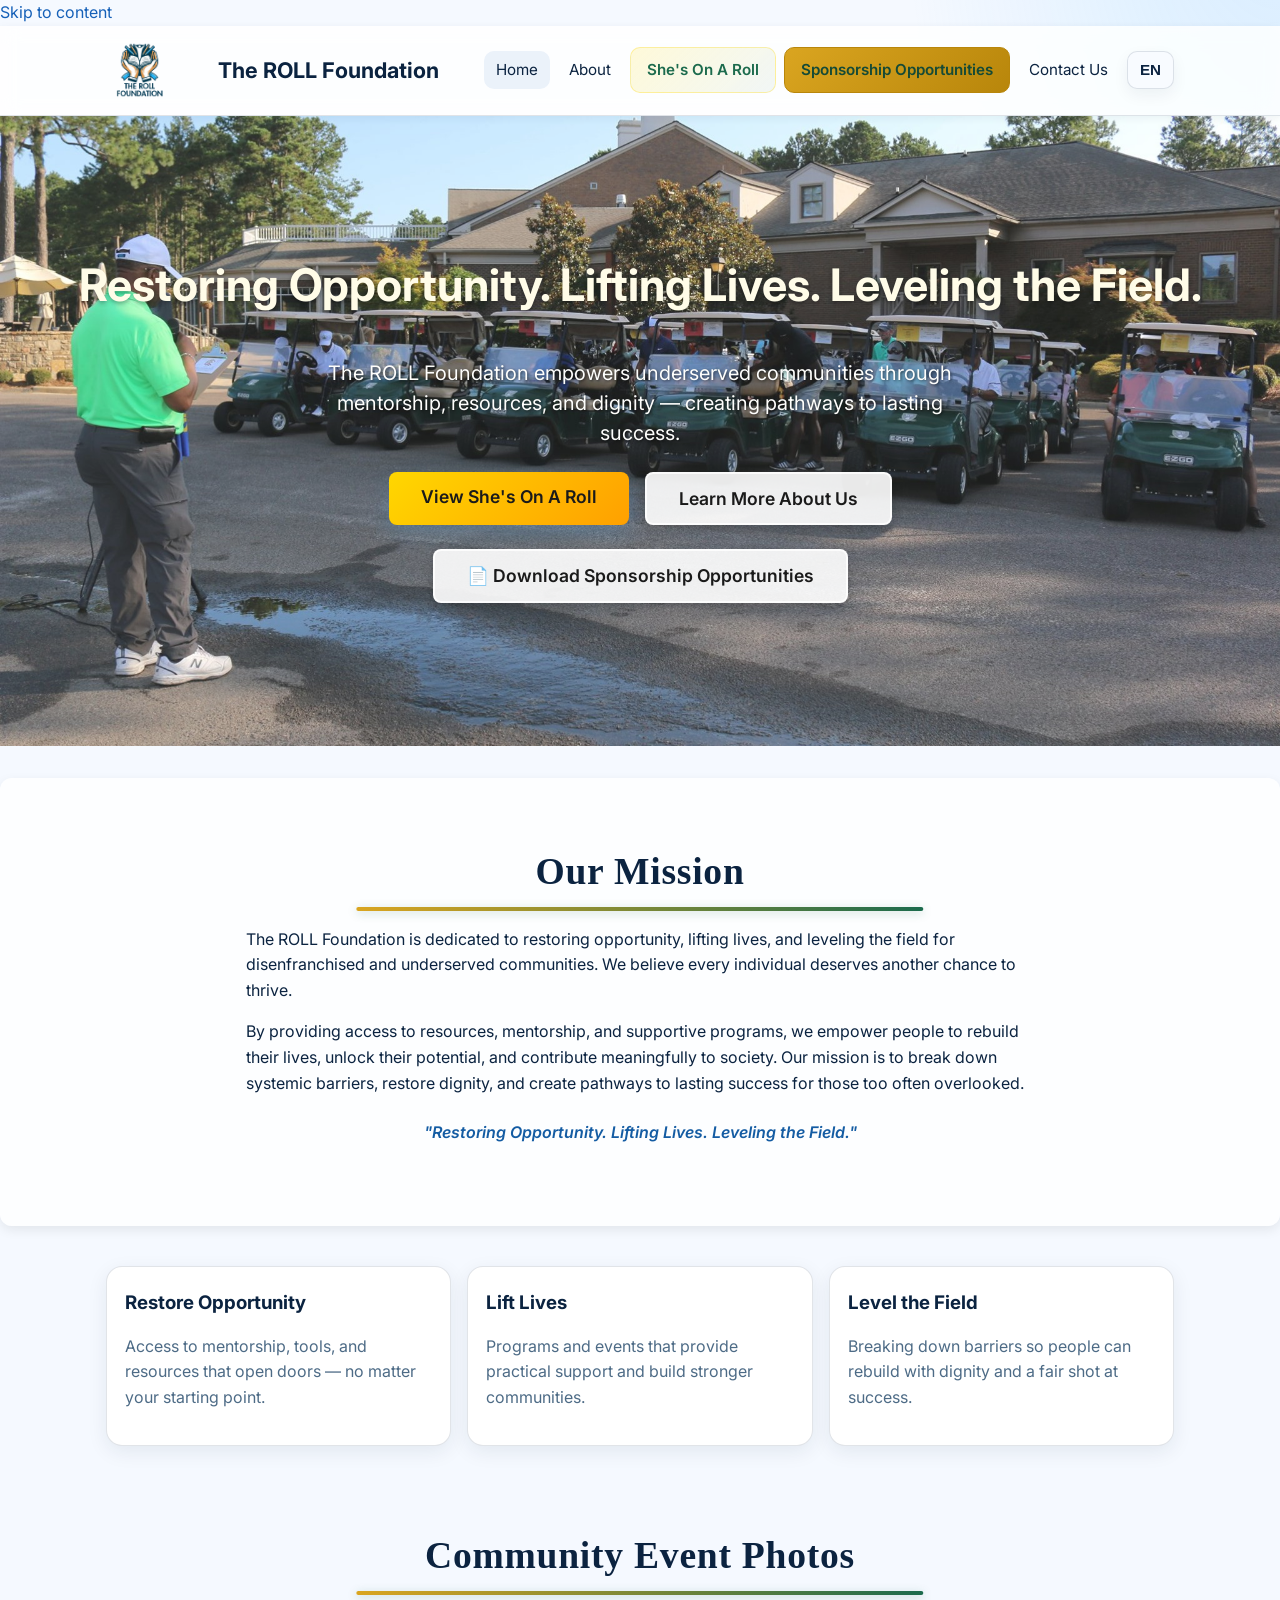
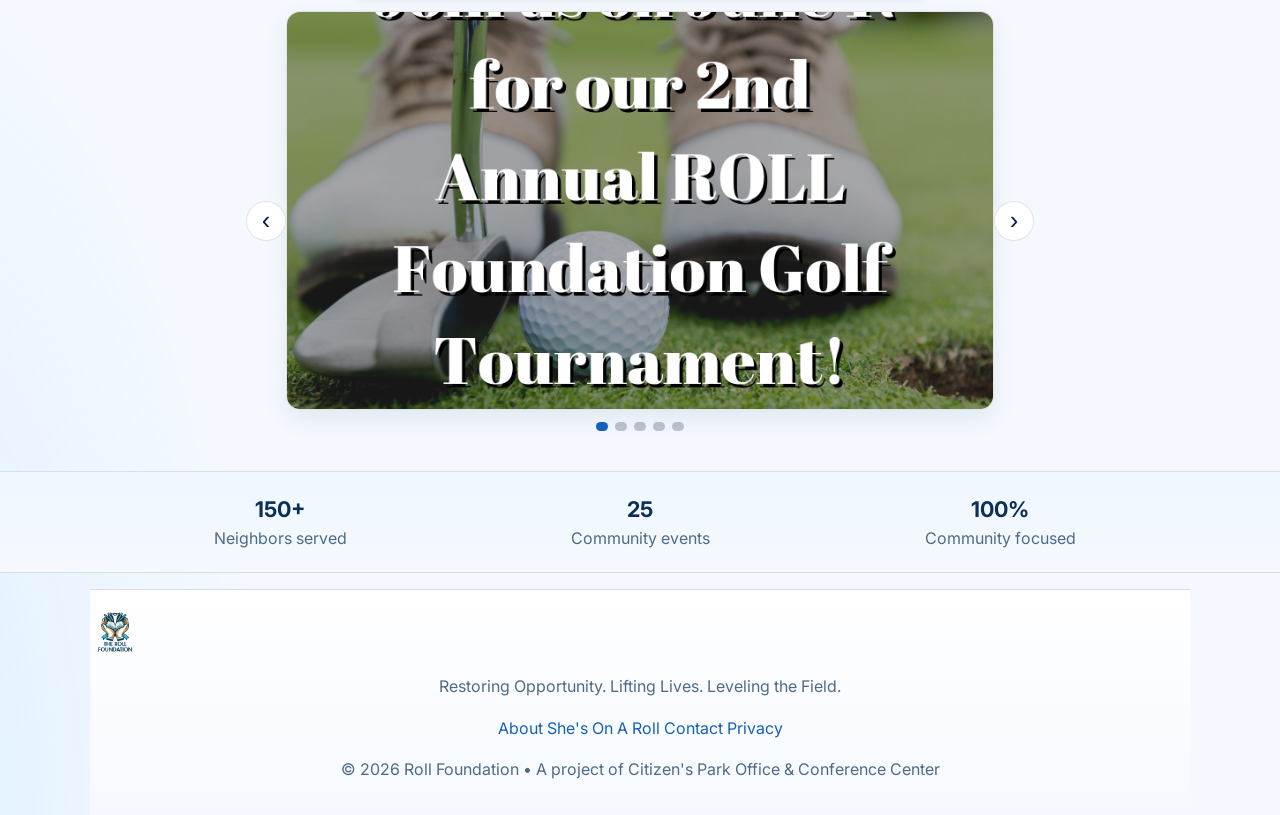
==== commit 11908eb5: "Refine site structure and CTAs; integrate She’s On A Roll hero carousel" ====
--- a/index.html
+++ b/index.html
@@ -38,7 +38,6 @@
       <nav id="site-nav" class="site-nav" data-collapsible>
         <a href="index.html" data-i18n="nav.home" aria-current="page">Home</a>
         <a href="about.html" data-i18n="nav.about">About</a>
-        <a href="events.html" data-i18n="nav.events">Events</a>
         <a href="shes-on-a-roll.html" data-i18n="nav.shes_on_a_roll" class="nav-event">She's On A Roll</a>
         <a href="./assets/img/events/2026%20Roll%20Foundation%20Business%20Advertisements.pdf" download="ROLL-Foundation-Sponsorship-Opportunities-2026.pdf" class="nav-sponsor">Sponsorship Opportunities</a>
         <a href="contact.html" data-i18n="contact.h1">Contact</a>
@@ -60,7 +59,7 @@
           The ROLL Foundation empowers underserved communities through mentorship, resources, and dignity — creating pathways to lasting success.
         </p>
         <div class="cta-row">
-          <a class="btn primary gold-btn" data-i18n="home.cta_events" href="events.html">View Events & Get Tickets</a>
+          <a class="btn primary gold-btn" href="shes-on-a-roll.html">View She's On A Roll</a>
           <a class="btn secondary green-btn" data-i18n="home.cta_about" href="about.html">Learn More About Us</a>
         </div>
         
@@ -105,18 +104,6 @@
           <h3 data-i18n="home.f3">Level the Field</h3>
           <p class="muted" data-i18n="home.f3_copy">Breaking down barriers so people can rebuild with dignity and a fair shot at success.</p>
         </article>
-      </div>
-    </section>
-
-    <!-- ===== Upcoming Events Highlight ===== -->
-    <section class="section events-highlight gold-accent-section">
-      <div class="container narrow">
-        <h2 data-i18n="home.events_title">Upcoming Events</h2>
-        <p class="lead" data-i18n="home.events_lead">Join us in making a difference in our community through meaningful events and gatherings.</p>
-        <div class="cta-row">
-          <a class="btn primary gold-btn" data-i18n="home.events_cta" href="events.html">View All Events</a>
-          <a class="btn secondary green-btn" data-i18n="home.sponsor_cta" href="./assets/img/events/2026%20Roll%20Foundation%20Business%20Advertisements.pdf" download="ROLL-Foundation-Sponsorship-Opportunities-2026.pdf">Become a Sponsor</a>
-        </div>
       </div>
     </section>
 
@@ -185,7 +172,6 @@
         </div>
         <div class="footer-links">
           <a href="about.html" data-i18n="footer.about">About</a>
-          <a href="events.html" data-i18n="footer.events">Events</a>
           <a href="shes-on-a-roll.html">She's On A Roll</a>
           <a href="contact.html" data-i18n="footer.contact">Contact</a>
           <a href="privacy.html" data-i18n="footer.privacy">Privacy</a>
--- a/css/styles.css
+++ b/css/styles.css
@@ -42,6 +42,49 @@
 .lead{color:var(--muted)}
 .mt-12{margin-top:.75rem}
 .section{padding:2.5rem 0}
+.section h2{
+  position:relative;
+  display:inline-block;
+  margin:0 0 1rem;
+  padding:0 .25rem .55rem;
+  font-family:"Playfair Display", serif;
+  font-size:clamp(1.7rem, 3.3vw, 2.35rem);
+  font-weight:700;
+  letter-spacing:.02em;
+  color:#0B2340;
+  text-wrap:balance;
+}
+.section h2::after{
+  content:"";
+  position:absolute;
+  left:50%;
+  bottom:0;
+  width:72%;
+  height:4px;
+  transform:translateX(-50%);
+  border-radius:999px;
+  background:linear-gradient(90deg, #DAA520, #1C6B4D);
+  box-shadow:0 2px 10px rgba(28,107,77,.25);
+}
+.section > .container > h2,
+.section > .container.narrow > h2{
+  display:block;
+  text-align:center;
+}
+.section > .container > h2::after,
+.section > .container.narrow > h2::after{
+  left:50%;
+  transform:translateX(-50%);
+}
+@media (max-width:760px){
+  .section h2{
+    margin-bottom:.85rem;
+    padding-bottom:.45rem;
+  }
+  .section h2::after{
+    width:64%;
+  }
+}
 .band{
   padding:1.25rem 0;
   background:linear-gradient(180deg,#F0F7FF, #F5F9FF);
@@ -366,7 +409,7 @@
 }
 
 .event-hero .container {
-  max-width: 900px;
+  max-width: 1100px;
   display: flex;
   flex-direction: column;
   align-items: center;
@@ -375,8 +418,8 @@
 
 /* Event Poster Styling */
 .event-poster {
-  max-width: 360px;
-  width: 100%;
+  width: min(92vw, 940px);
+  max-width: 940px;
   border-radius: 20px;
   overflow: hidden;
   box-shadow: 
@@ -390,11 +433,26 @@
 }
 
 .poster-image {
-  width: auto;
-  max-width: 100%;
+  width: 100%;
   height: auto;
   display: block;
-  margin: 0 auto;
+}
+
+.hero-gallery{
+  padding: 0;
+}
+.hero-gallery .home-carousel{
+  margin-top:0;
+  width:100%;
+}
+.hero-gallery .carousel-viewport{
+  background:rgba(7,22,40,.55);
+  border-color:rgba(255,255,255,.35);
+}
+.hero-gallery .carousel-slide img{
+  aspect-ratio:3/4;
+  object-fit:contain;
+  background:rgba(7,22,40,.35);
 }
 
 /* Event Details */
@@ -493,7 +551,8 @@
   }
   
   .event-poster {
-    max-width: 300px;
+    width: min(94vw, 760px);
+    max-width: 760px;
   }
   
   .event-info {
@@ -691,9 +750,8 @@
   margin-top: 2rem;
 }
 .mission h2 {
-  font-size: 2rem;
-  text-align: center;
-  margin-bottom: 1rem;
+  text-align:center;
+  margin-bottom:1rem;
 }
 .mission p {
   line-height: 1.6;
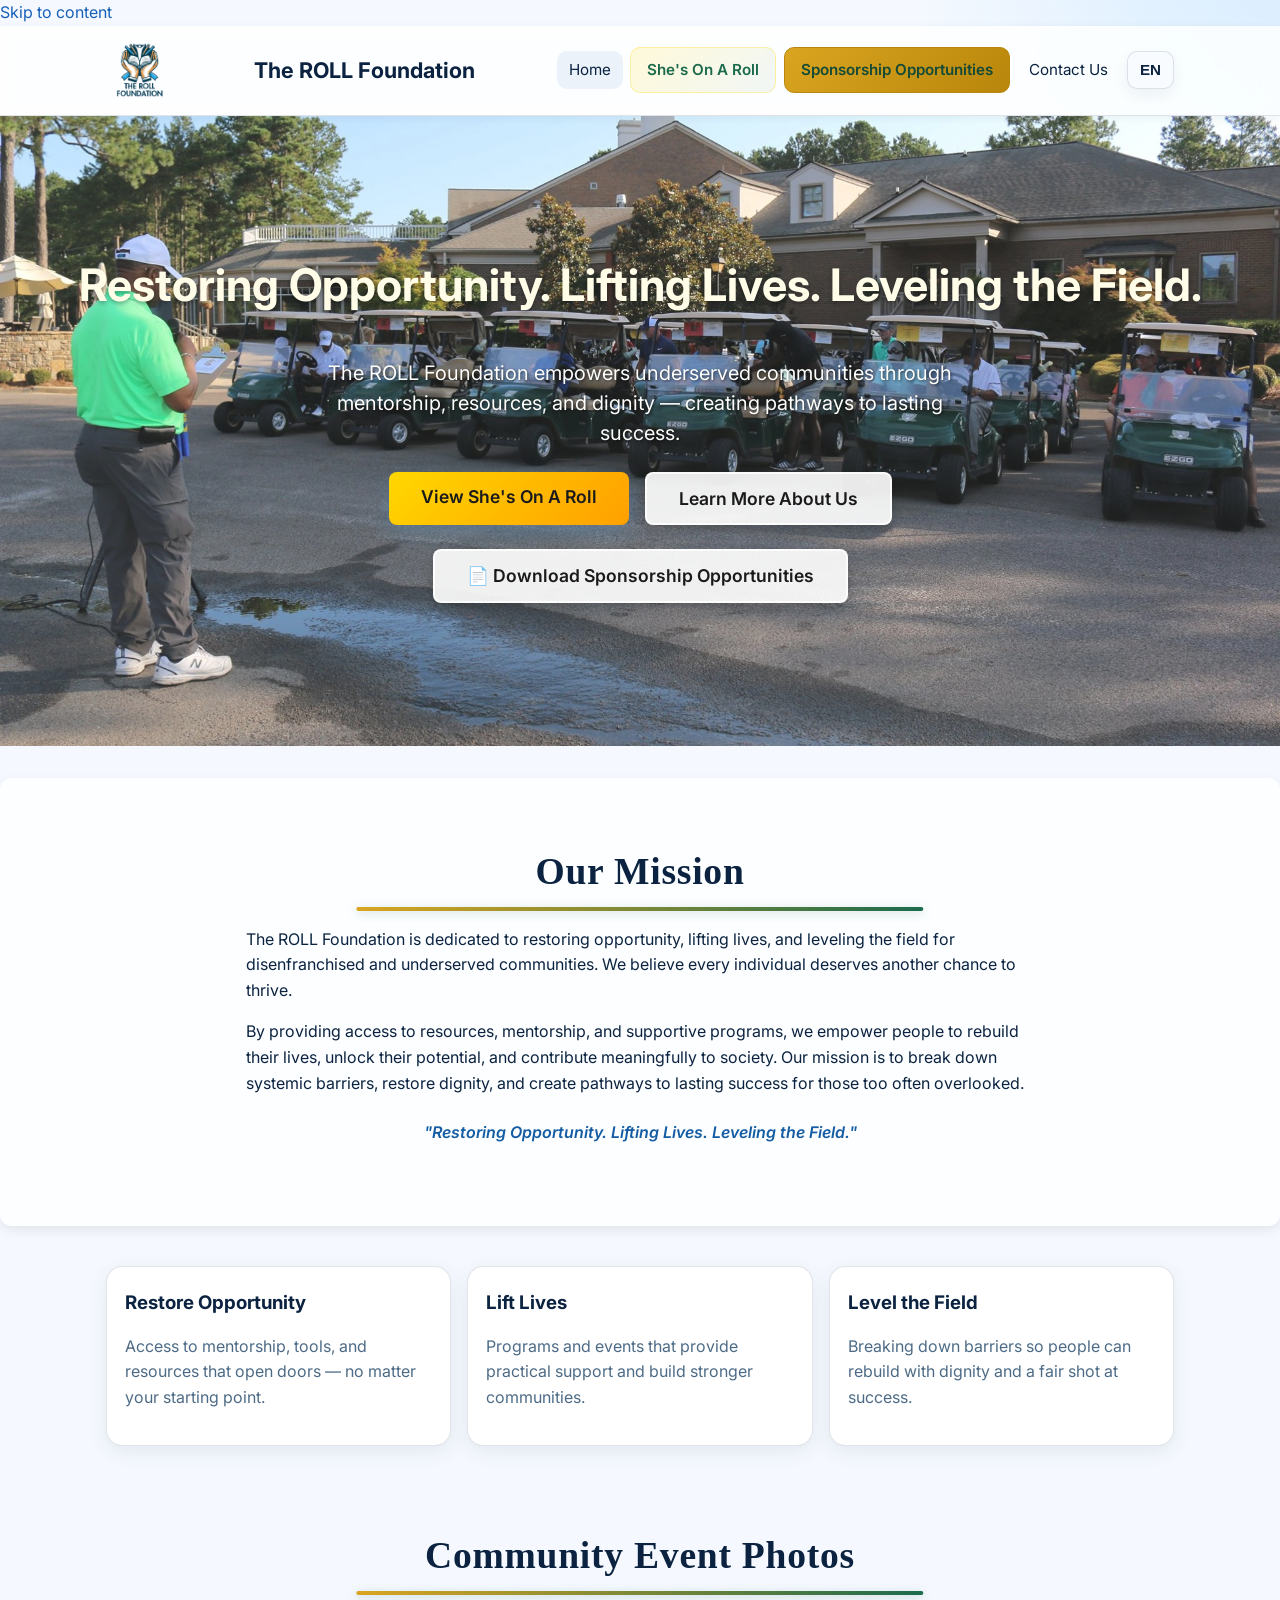
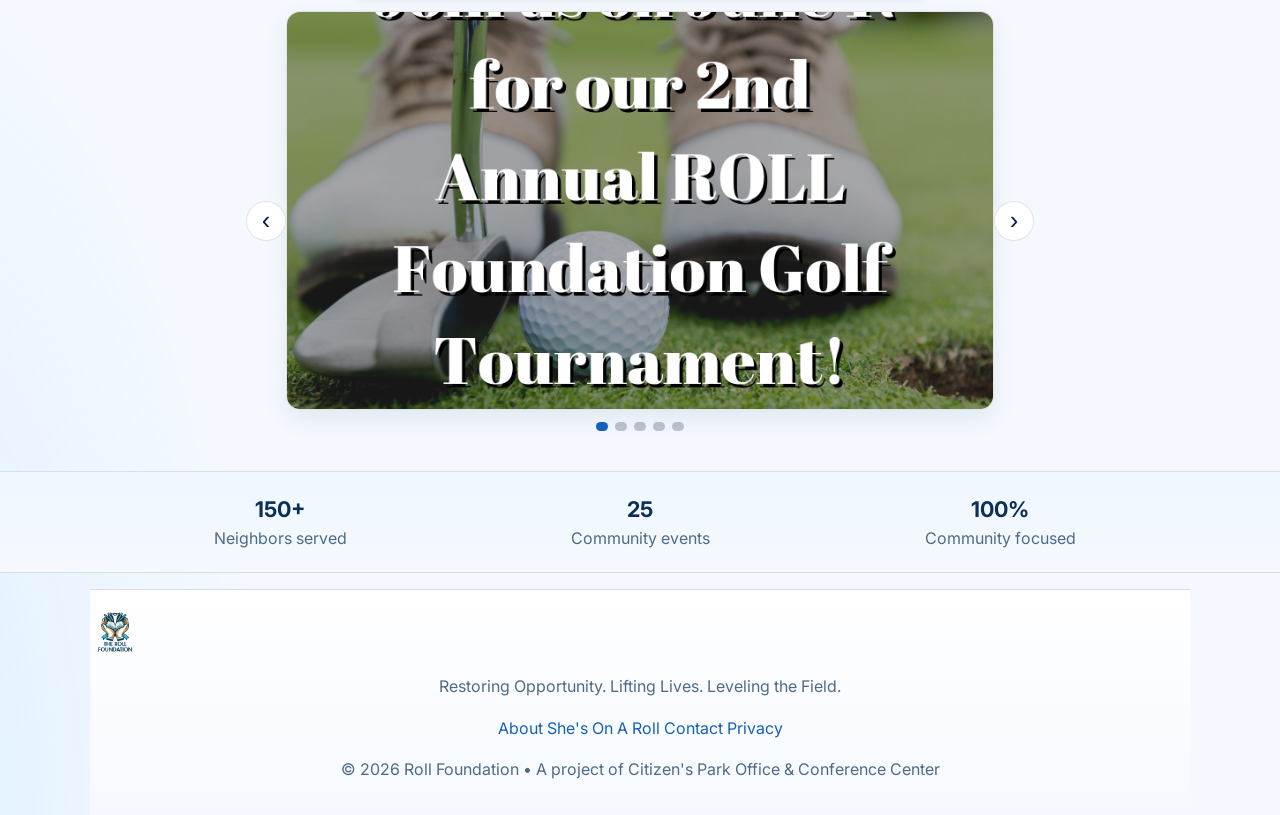
==== commit 4afc27fb: "Refine navigation and improve She’s On A Roll hero carousel framing" ====
--- a/index.html
+++ b/index.html
@@ -37,7 +37,6 @@
       <button class="nav-toggle" aria-expanded="false" aria-controls="site-nav" aria-label="Toggle navigation menu">☰</button>
       <nav id="site-nav" class="site-nav" data-collapsible>
         <a href="index.html" data-i18n="nav.home" aria-current="page">Home</a>
-        <a href="about.html" data-i18n="nav.about">About</a>
         <a href="shes-on-a-roll.html" data-i18n="nav.shes_on_a_roll" class="nav-event">She's On A Roll</a>
         <a href="./assets/img/events/2026%20Roll%20Foundation%20Business%20Advertisements.pdf" download="ROLL-Foundation-Sponsorship-Opportunities-2026.pdf" class="nav-sponsor">Sponsorship Opportunities</a>
         <a href="contact.html" data-i18n="contact.h1">Contact</a>
--- a/css/styles.css
+++ b/css/styles.css
@@ -448,9 +448,19 @@
 .hero-gallery .carousel-viewport{
   background:rgba(7,22,40,.55);
   border-color:rgba(255,255,255,.35);
+  min-height:clamp(680px, 82vh, 1100px);
+}
+.hero-gallery .carousel-slide{
+  display:flex;
+  align-items:center;
+  justify-content:center;
+  min-height:clamp(680px, 82vh, 1100px);
 }
 .hero-gallery .carousel-slide img{
-  aspect-ratio:3/4;
+  width:auto;
+  max-width:100%;
+  max-height:clamp(640px, 80vh, 1040px);
+  aspect-ratio:auto;
   object-fit:contain;
   background:rgba(7,22,40,.35);
 }
@@ -1381,4 +1391,11 @@
     margin-top:1.15rem;
     margin-bottom:1.75rem;
   }
-}
+  .hero-gallery .carousel-viewport,
+  .hero-gallery .carousel-slide{
+    min-height:68vh;
+  }
+  .hero-gallery .carousel-slide img{
+    max-height:66vh;
+  }
+}
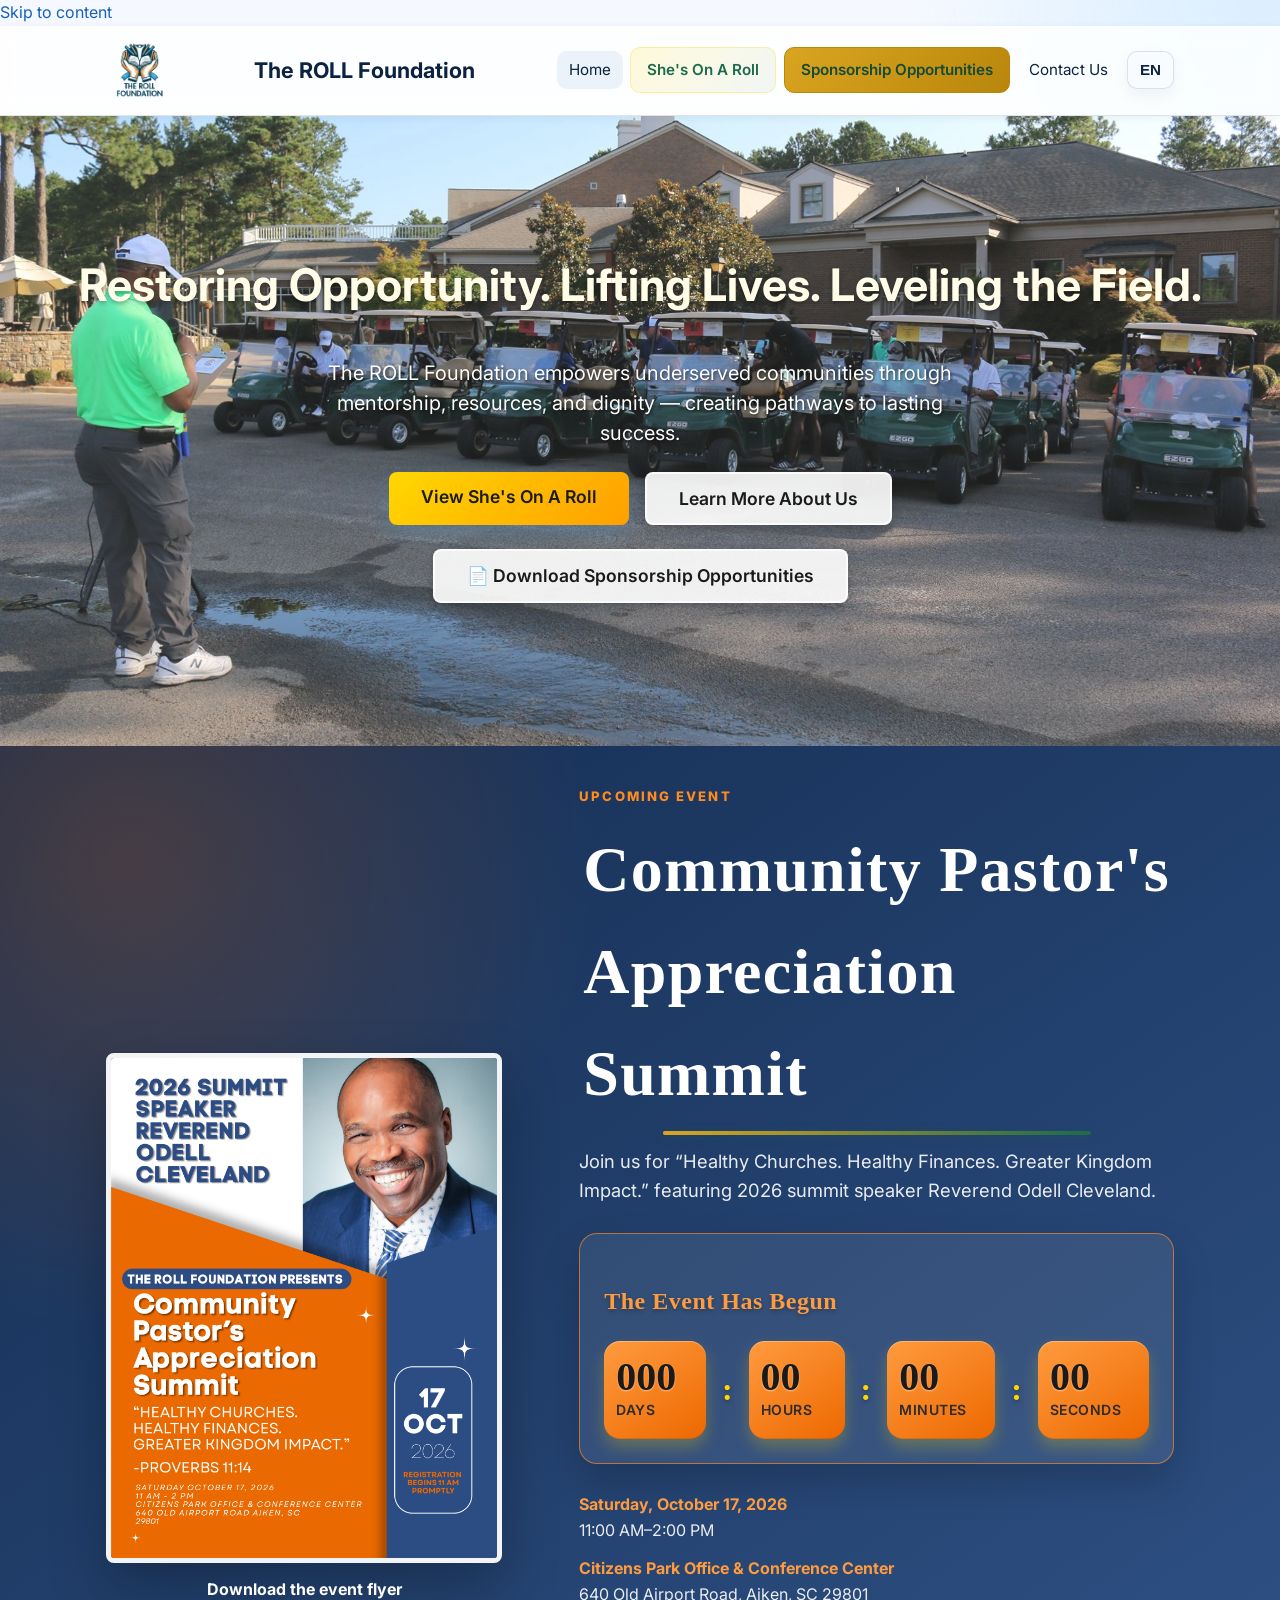
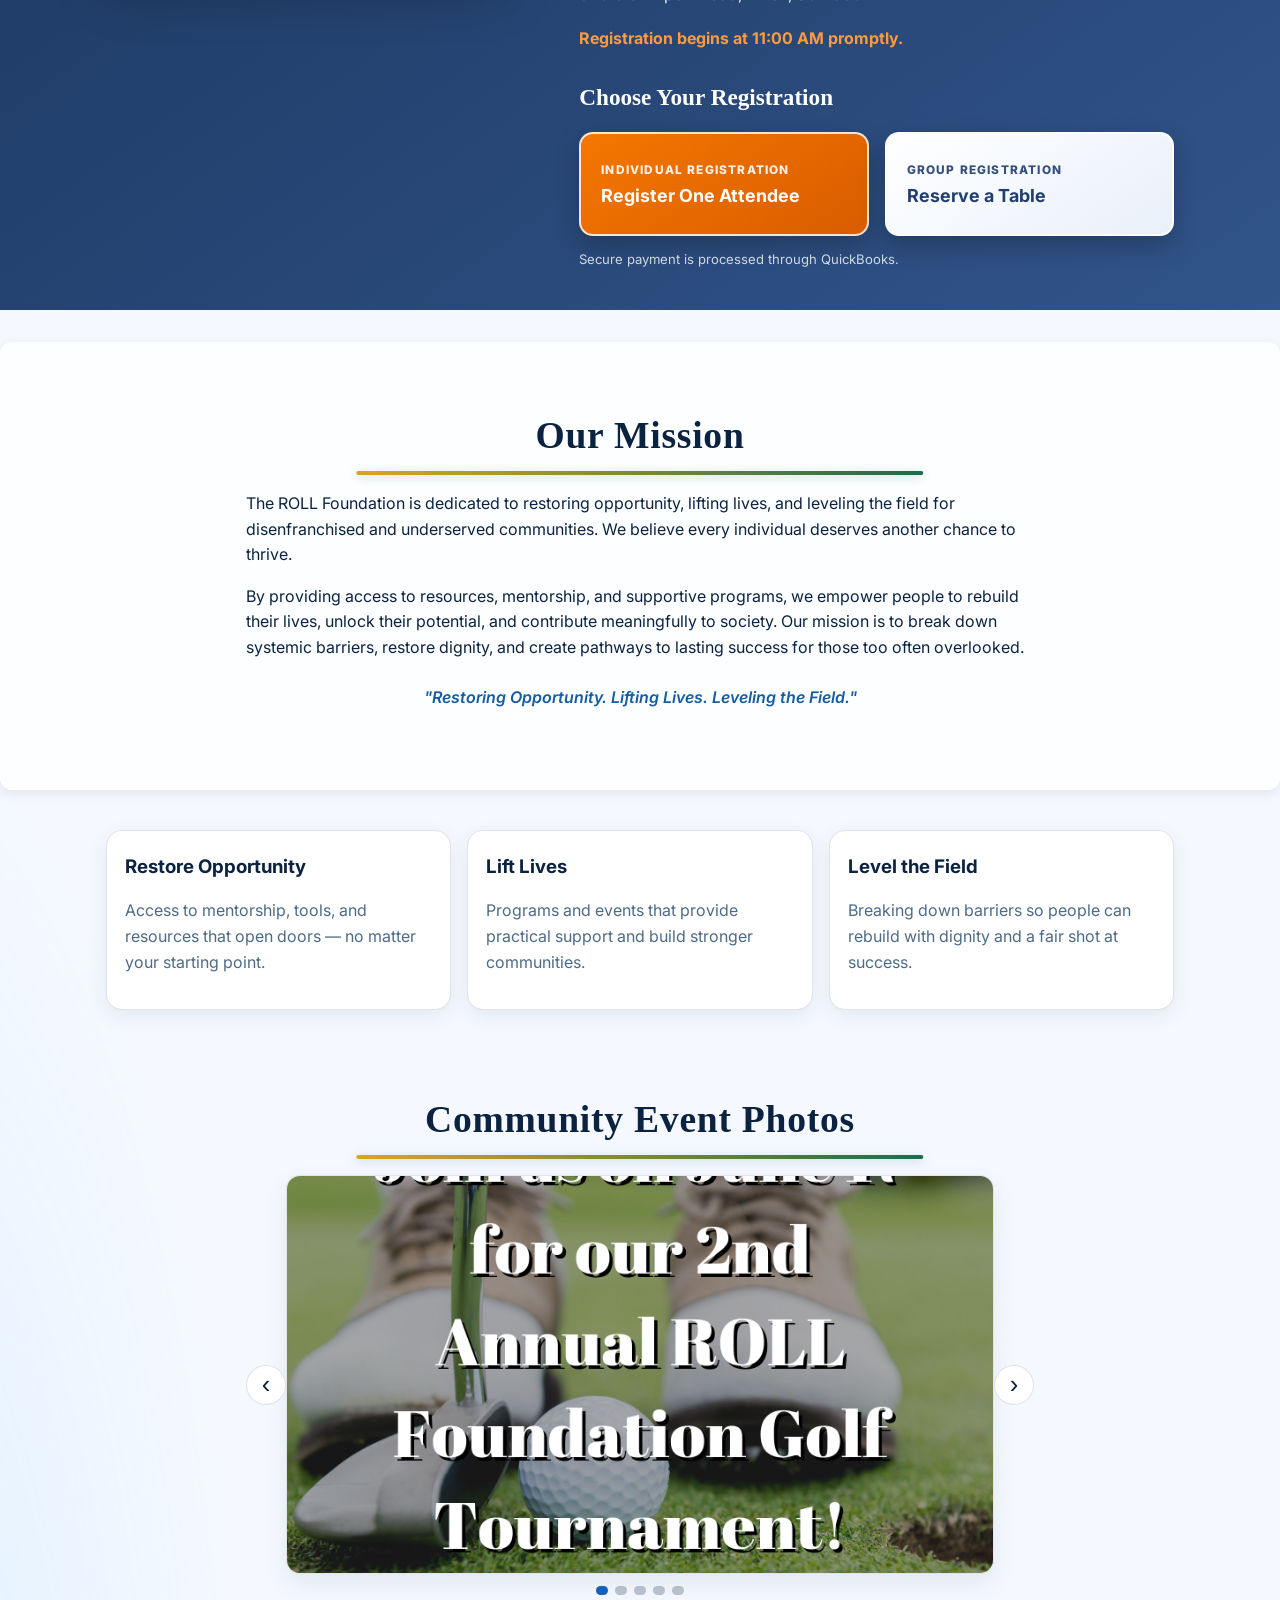
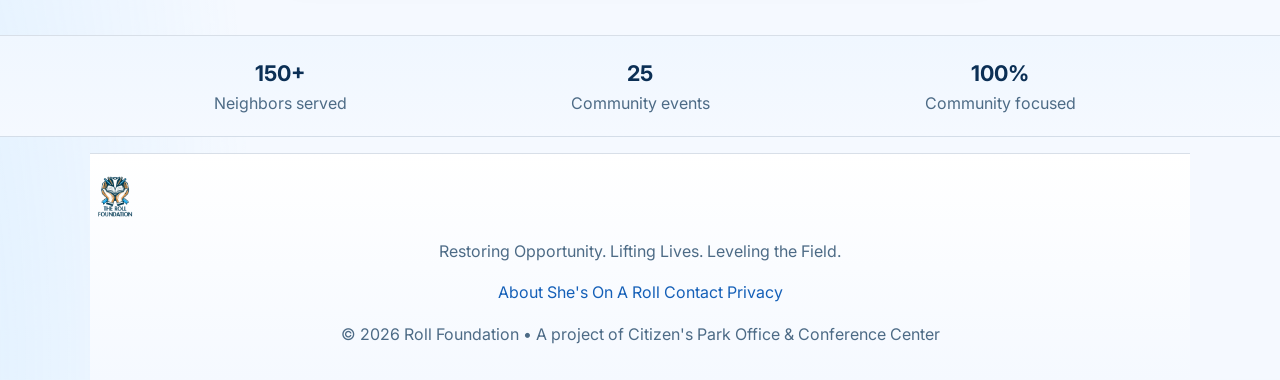
==== commit b5dfc790: "Feature pastor appreciation summit on homepage" ====
--- a/index.html
+++ b/index.html
@@ -67,6 +67,72 @@
           <a class="btn sponsor-btn" href="./assets/img/events/2026%20Roll%20Foundation%20Business%20Advertisements.pdf" download="ROLL-Foundation-Sponsorship-Opportunities-2026.pdf" data-i18n="shesroll.download_packet">
             📄 Download Sponsorship Opportunities
           </a>
+        </div>
+      </div>
+    </section>
+
+    <!-- ===== Featured Pastor's Appreciation Event ===== -->
+    <section class="section pastor-appreciation" aria-labelledby="pastor-appreciation-title">
+      <div class="container pastor-event-layout">
+        <figure class="pastor-event-flyer">
+          <a href="./assets/img/events/pastors-appreciation-summit-2026.pdf" target="_blank" rel="noopener" aria-label="Open the Community Pastor's Appreciation Summit flyer as a PDF">
+            <img src="./assets/img/events/pastors-appreciation-summit-2026.png" alt="Community Pastor's Appreciation Summit flyer featuring Reverend Odell Cleveland" loading="lazy">
+          </a>
+          <figcaption>
+            <a href="./assets/img/events/pastors-appreciation-summit-2026.pdf" download="ROLL-Community-Pastors-Appreciation-Summit-2026.pdf">Download the event flyer</a>
+          </figcaption>
+        </figure>
+
+        <div class="pastor-event-content">
+          <p class="section-eyebrow">Upcoming Event</p>
+          <h2 id="pastor-appreciation-title">Community Pastor's Appreciation Summit</h2>
+          <p class="pastor-event-intro">Join us for “Healthy Churches. Healthy Finances. Greater Kingdom Impact.” featuring 2026 summit speaker Reverend Odell Cleveland.</p>
+
+          <div class="event-countdown" data-event-countdown data-event-date="2026-10-17T11:00:00-04:00">
+            <p class="countdown-title" data-countdown-title>Event Begins In</p>
+            <div class="countdown-display" role="timer" aria-live="off" aria-label="Time remaining until the Community Pastor's Appreciation Summit">
+              <div class="countdown-unit">
+                <span class="countdown-number" data-countdown-days>000</span>
+                <span class="countdown-label">Days</span>
+              </div>
+              <span class="countdown-separator" aria-hidden="true">:</span>
+              <div class="countdown-unit">
+                <span class="countdown-number" data-countdown-hours>00</span>
+                <span class="countdown-label">Hours</span>
+              </div>
+              <span class="countdown-separator" aria-hidden="true">:</span>
+              <div class="countdown-unit">
+                <span class="countdown-number" data-countdown-minutes>00</span>
+                <span class="countdown-label">Minutes</span>
+              </div>
+              <span class="countdown-separator" aria-hidden="true">:</span>
+              <div class="countdown-unit">
+                <span class="countdown-number" data-countdown-seconds>00</span>
+                <span class="countdown-label">Seconds</span>
+              </div>
+            </div>
+          </div>
+
+          <div class="pastor-event-details">
+            <p><strong>Saturday, October 17, 2026</strong><br>11:00 AM–2:00 PM</p>
+            <p><strong>Citizens Park Office &amp; Conference Center</strong><br>640 Old Airport Road, Aiken, SC 29801</p>
+            <p class="registration-note"><strong>Registration begins at 11:00 AM promptly.</strong></p>
+          </div>
+
+          <div class="pastor-registration" aria-labelledby="pastor-registration-title">
+            <h3 id="pastor-registration-title">Choose Your Registration</h3>
+            <div class="pastor-payment-actions">
+              <a class="pastor-payment-btn individual" href="https://connect.intuit.com/pay/TheRollFoundation/scs-v1-07b39f4cb9494796815588c8501fe49e4f13778733ab44669e9085a6adba33ed19435ed74aa14b41985b98e7ace6aa67-1?locale=EN_US&amp;cta=saveandcopylink" target="_blank" rel="noopener">
+                <span class="payment-option">Individual Registration</span>
+                <strong>Register One Attendee</strong>
+              </a>
+              <a class="pastor-payment-btn table" href="https://connect.intuit.com/pay/TheRollFoundation/scs-v1-6fb7f3c1506d44a38ce43c428290a351caf1261bfffe428d8761abdf9f7c35d0e1e311474c2346aea095fac1766d6eaf-1?locale=EN_US&amp;cta=saveandcopylink" target="_blank" rel="noopener">
+                <span class="payment-option">Group Registration</span>
+                <strong>Reserve a Table</strong>
+              </a>
+            </div>
+            <p class="payment-note">Secure payment is processed through QuickBooks.</p>
+          </div>
         </div>
       </div>
     </section>
@@ -182,5 +248,6 @@
     </div>
   </footer>
   <script defer src="./js/home-carousel.js"></script>
+  <script defer src="./js/event-countdown.js"></script>
 </body>
 </html>
--- a/css/styles.css
+++ b/css/styles.css
@@ -408,6 +408,206 @@
   background-repeat: no-repeat;
 }
 
+/* Pastor's Appreciation feature on the home page */
+.pastor-appreciation {
+  background:
+    radial-gradient(circle at 10% 10%, rgba(241, 105, 0, 0.22), transparent 30%),
+    linear-gradient(145deg, #142d52, #315489);
+  color: #fff;
+}
+
+.pastor-event-layout {
+  display: grid;
+  grid-template-columns: minmax(280px, 0.8fr) minmax(360px, 1.2fr);
+  gap: clamp(2rem, 6vw, 5rem);
+  align-items: center;
+}
+
+.pastor-event-flyer {
+  width: min(100%, 480px);
+  justify-self: center;
+  margin: 0;
+  text-align: center;
+}
+
+.pastor-event-flyer > a {
+  display: block;
+  border: 5px solid rgba(255,255,255,.94);
+  border-radius: 8px;
+  overflow: hidden;
+  box-shadow: 0 24px 55px rgba(0,0,0,.28);
+  transition: transform .25s ease, box-shadow .25s ease;
+}
+
+.pastor-event-flyer > a:hover {
+  transform: translateY(-4px);
+  box-shadow: 0 30px 65px rgba(0,0,0,.36);
+}
+
+.pastor-event-flyer img {
+  display: block;
+  width: 100%;
+  height: auto;
+}
+
+.pastor-event-flyer figcaption {
+  margin-top: .9rem;
+}
+
+.pastor-event-flyer figcaption a {
+  color: #fff;
+  font-weight: 700;
+  text-underline-offset: .22em;
+}
+
+.section-eyebrow {
+  margin: 0 0 .75rem;
+  color: #ff8a20;
+  font-size: .82rem;
+  font-weight: 800;
+  letter-spacing: .16em;
+  text-transform: uppercase;
+}
+
+.pastor-event-content h2 {
+  margin: 0 0 .75rem;
+  color: #fff;
+  font-family: 'Playfair Display', serif;
+  font-size: clamp(2.25rem, 5vw, 4rem);
+}
+
+.pastor-event-intro {
+  max-width: 620px;
+  margin: 0 0 1.5rem;
+  color: rgba(255,255,255,.9);
+  font-size: 1.15rem;
+}
+
+.event-countdown {
+  margin: 1.75rem 0;
+  padding: 1.5rem;
+  background: rgba(255,255,255,.08);
+  border: 1px solid rgba(255,138,32,.65);
+  border-radius: 18px;
+  box-shadow: 0 18px 38px rgba(0,0,0,.18);
+}
+
+.event-countdown .countdown-title {
+  margin-bottom: 1.25rem;
+  color: #ff9b3f;
+}
+
+.event-countdown .countdown-display {
+  margin-bottom: 0;
+  flex-wrap: nowrap;
+}
+
+.event-countdown .countdown-unit {
+  min-width: 82px;
+  padding: 1rem .75rem;
+  background: linear-gradient(145deg, #ff9b3f, #ed6800);
+}
+
+.pastor-event-details {
+  display: grid;
+  gap: .8rem;
+  color: rgba(255,255,255,.9);
+}
+
+.pastor-event-details p { margin: 0; }
+.pastor-event-details strong { color: #ff9b3f; }
+.pastor-event-details .registration-note { margin-top: .35rem; }
+
+.pastor-registration {
+  margin-top: 1.75rem;
+}
+
+.pastor-registration h3 {
+  margin: 0 0 1rem;
+  color: #fff;
+  font-family: 'Playfair Display', serif;
+  font-size: 1.45rem;
+}
+
+.pastor-payment-actions {
+  display: grid;
+  grid-template-columns: repeat(2, minmax(0, 1fr));
+  gap: 1rem;
+}
+
+.pastor-payment-btn {
+  display: flex;
+  min-height: 104px;
+  padding: 1.1rem 1.25rem;
+  flex-direction: column;
+  align-items: flex-start;
+  justify-content: center;
+  color: #fff;
+  text-align: left;
+  text-decoration: none;
+  border: 2px solid rgba(255,255,255,.82);
+  border-radius: 14px;
+  background: linear-gradient(145deg, #f47700, #d95c00);
+  box-shadow: 0 10px 24px rgba(0,0,0,.22);
+  transition: transform .2s ease, box-shadow .2s ease, background .2s ease;
+}
+
+.pastor-payment-btn.table {
+  color: #203e6e;
+  background: linear-gradient(145deg, #fff, #e9f0fa);
+}
+
+.pastor-payment-btn:hover {
+  color: #fff;
+  text-decoration: none;
+  transform: translateY(-3px);
+  box-shadow: 0 14px 30px rgba(0,0,0,.3);
+}
+
+.pastor-payment-btn.table:hover {
+  color: #203e6e;
+  background: #fff;
+}
+
+.pastor-payment-btn .payment-option {
+  margin-bottom: .35rem;
+  font-size: .74rem;
+  font-weight: 800;
+  letter-spacing: .1em;
+  text-transform: uppercase;
+  opacity: .9;
+}
+
+.pastor-payment-btn strong {
+  color: inherit;
+  font-size: 1.12rem;
+  line-height: 1.25;
+}
+
+.payment-note {
+  margin: .8rem 0 0;
+  color: rgba(255,255,255,.78);
+  font-size: .82rem;
+}
+
+@media (max-width: 820px) {
+  .pastor-event-layout { grid-template-columns: 1fr; }
+  .pastor-event-content { text-align: center; }
+  .pastor-event-intro { margin-inline: auto; }
+}
+
+@media (max-width: 560px) {
+  .event-countdown .countdown-display {
+    display: grid;
+    grid-template-columns: repeat(2, minmax(0, 1fr));
+  }
+
+  .event-countdown .countdown-separator { display: none; }
+  .event-countdown .countdown-unit { min-width: 0; }
+  .pastor-payment-actions { grid-template-columns: 1fr; }
+  .pastor-payment-btn { align-items: center; text-align: center; }
+}
+
 .event-hero .container {
   max-width: 1100px;
   display: flex;
@@ -448,18 +648,16 @@
 .hero-gallery .carousel-viewport{
   background:rgba(7,22,40,.55);
   border-color:rgba(255,255,255,.35);
-  min-height:clamp(680px, 82vh, 1100px);
 }
 .hero-gallery .carousel-slide{
   display:flex;
   align-items:center;
   justify-content:center;
-  min-height:clamp(680px, 82vh, 1100px);
 }
 .hero-gallery .carousel-slide img{
-  width:auto;
+  width:100%;
   max-width:100%;
-  max-height:clamp(640px, 80vh, 1040px);
+  max-height:none;
   aspect-ratio:auto;
   object-fit:contain;
   background:rgba(7,22,40,.35);
@@ -960,6 +1158,16 @@
   gap: 1rem;
   margin-bottom: 1.5rem;
   flex-wrap: wrap;
+}
+
+.countdown-ticket {
+  margin-top: 1.1rem;
+  text-align: center;
+}
+
+.countdown-ticket .btn {
+  min-height: 46px;
+  padding: 0.8rem 1.45rem;
 }
 
 .countdown-unit {
@@ -1391,11 +1599,4 @@
     margin-top:1.15rem;
     margin-bottom:1.75rem;
   }
-  .hero-gallery .carousel-viewport,
-  .hero-gallery .carousel-slide{
-    min-height:68vh;
-  }
-  .hero-gallery .carousel-slide img{
-    max-height:66vh;
-  }
-}
+}
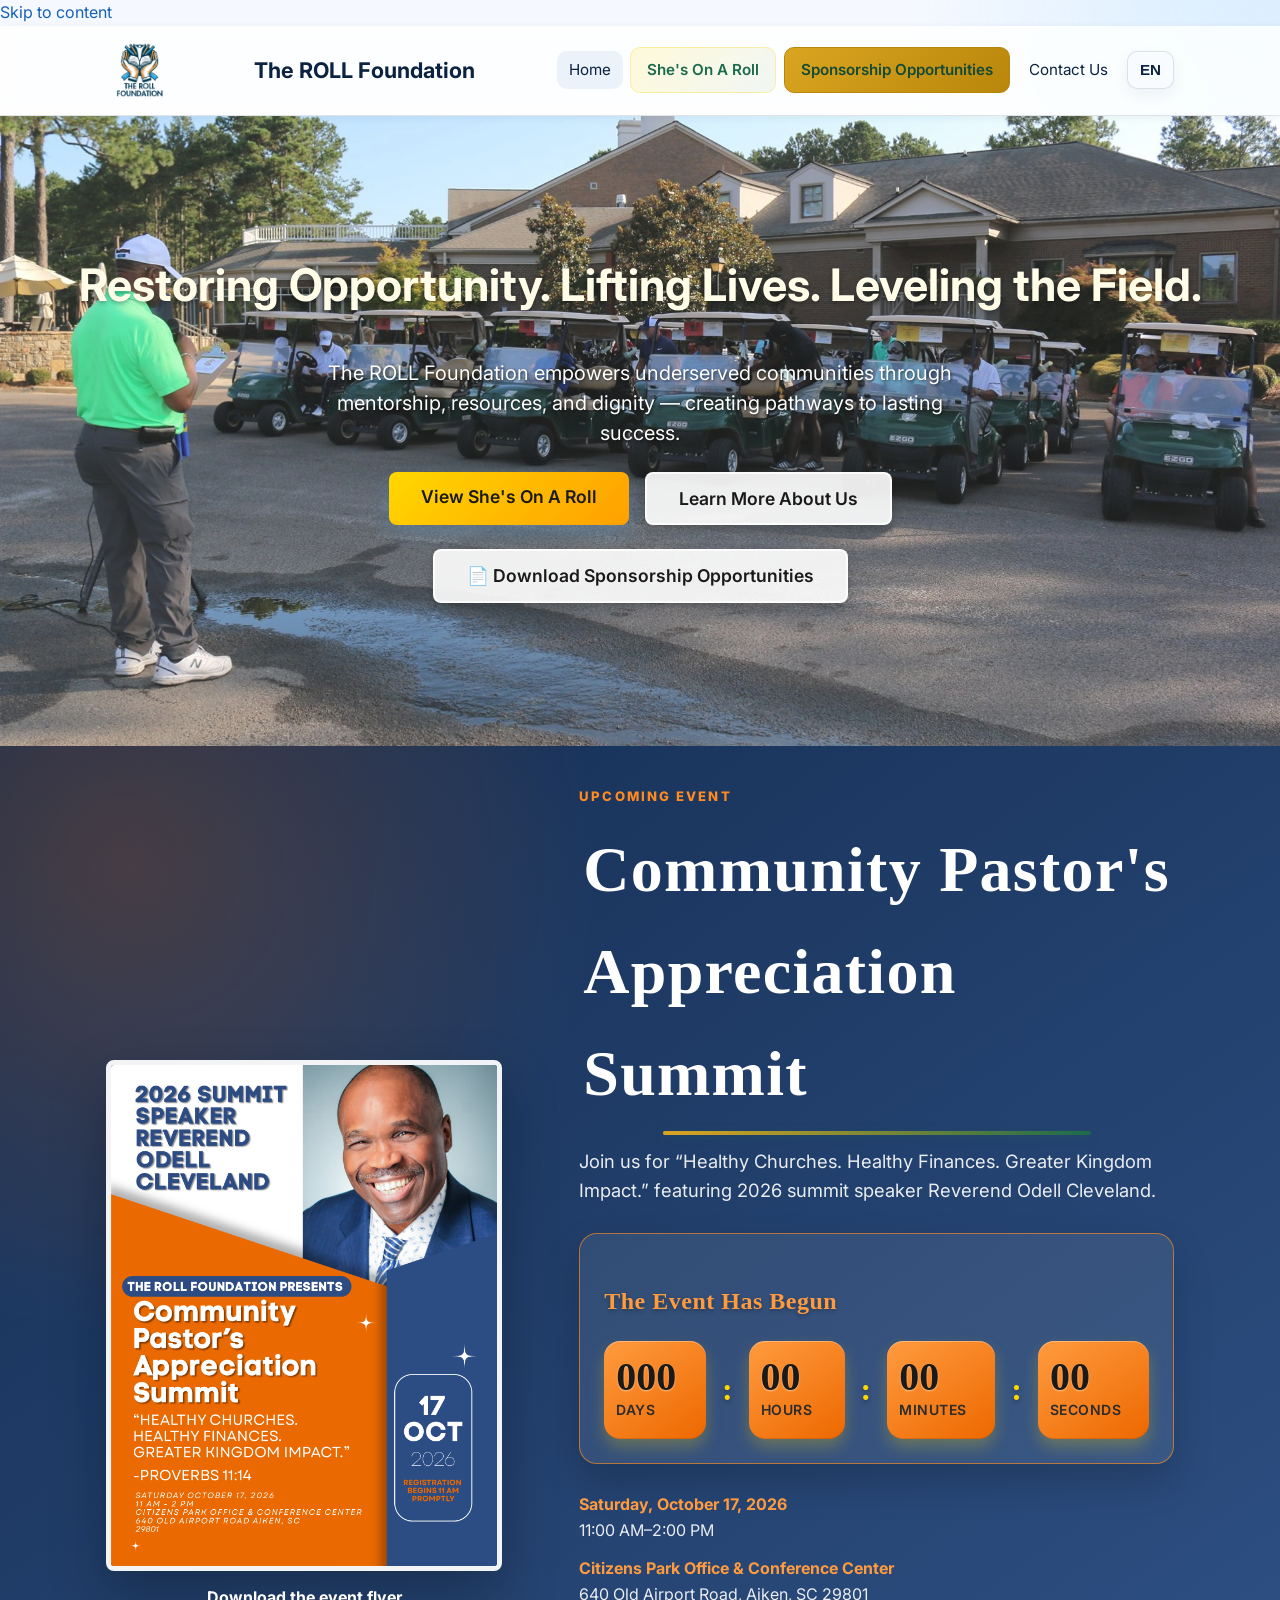
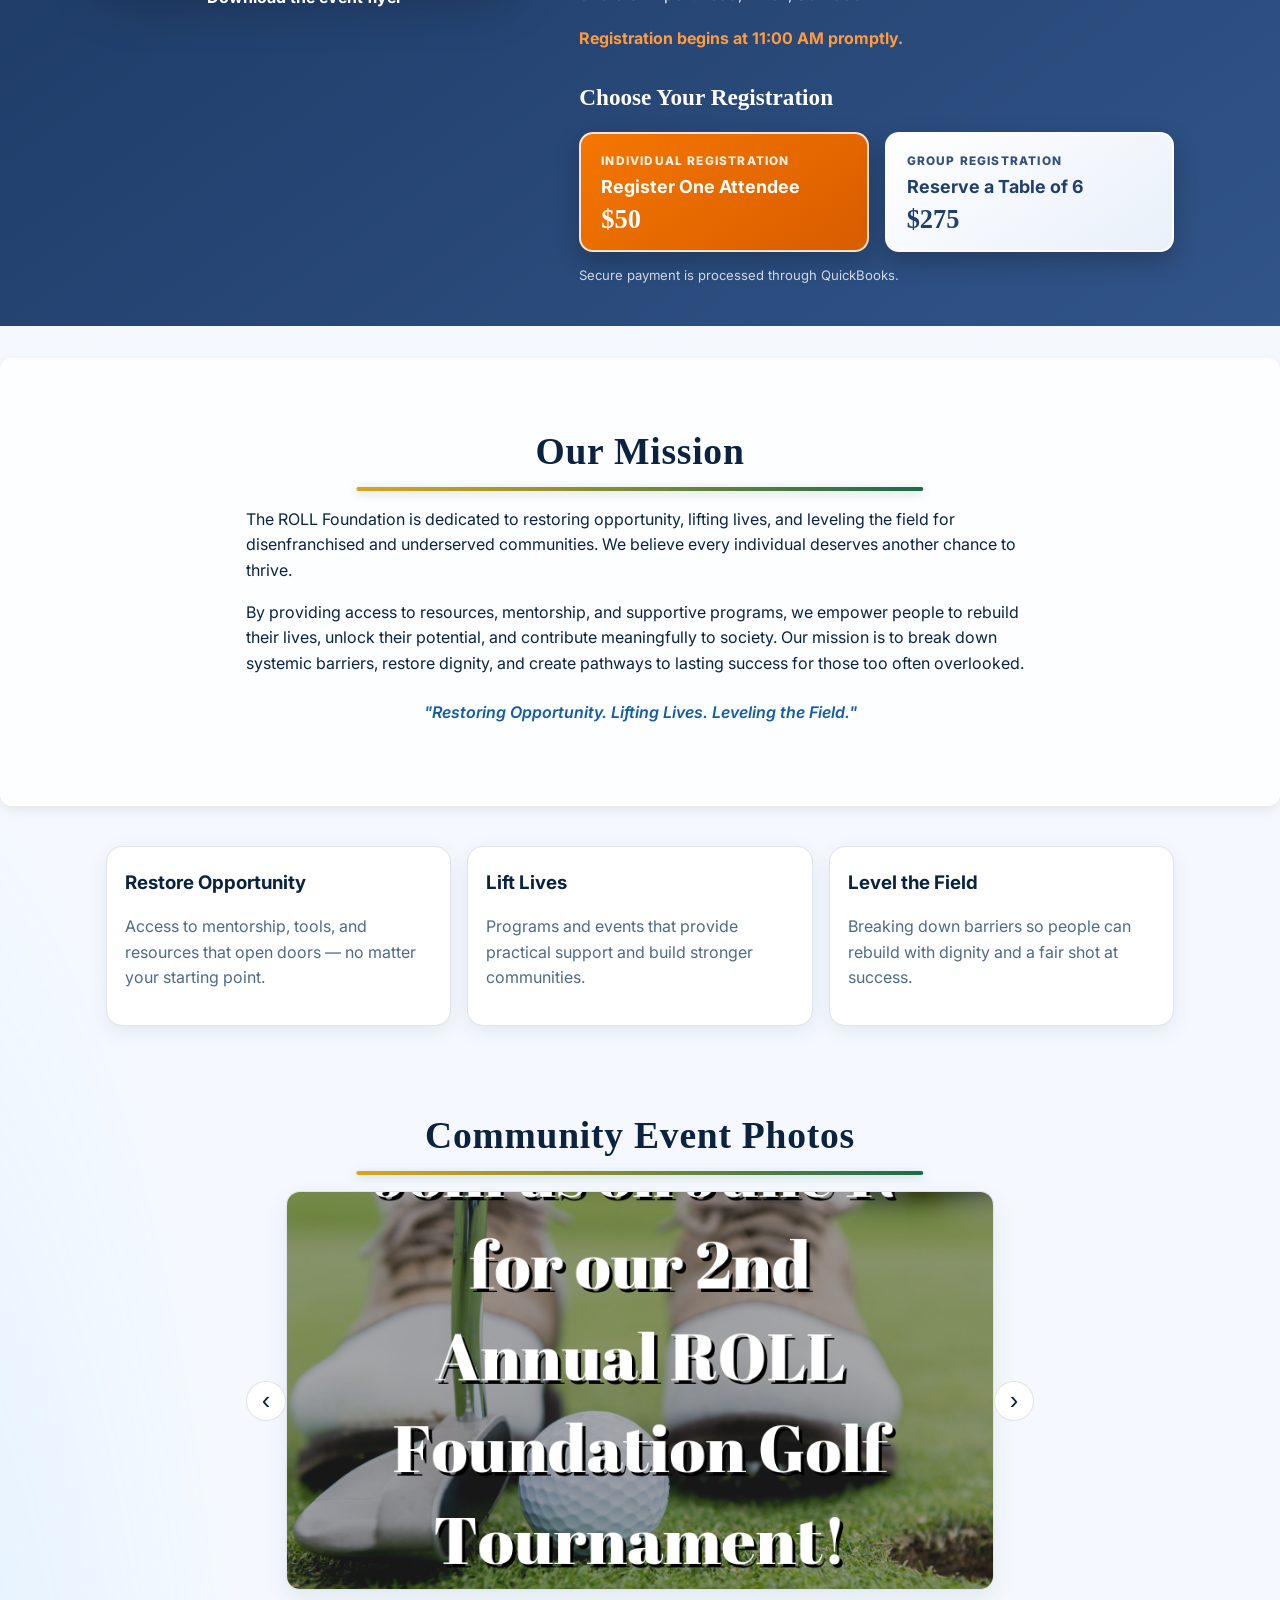
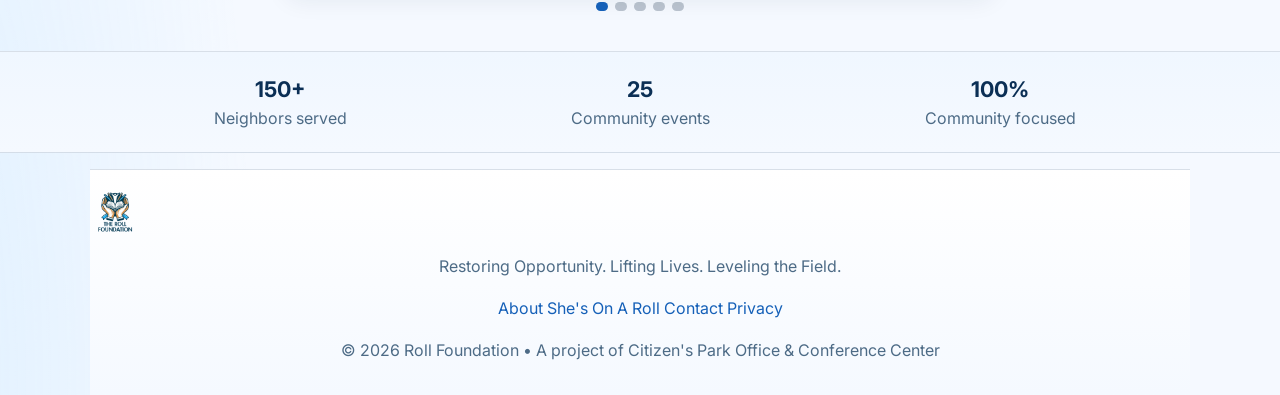
==== commit 90f8cdac: "Add summit registration pricing" ====
--- a/index.html
+++ b/index.html
@@ -125,10 +125,12 @@
               <a class="pastor-payment-btn individual" href="https://connect.intuit.com/pay/TheRollFoundation/scs-v1-07b39f4cb9494796815588c8501fe49e4f13778733ab44669e9085a6adba33ed19435ed74aa14b41985b98e7ace6aa67-1?locale=EN_US&amp;cta=saveandcopylink" target="_blank" rel="noopener">
                 <span class="payment-option">Individual Registration</span>
                 <strong>Register One Attendee</strong>
+                <span class="payment-price">$50</span>
               </a>
               <a class="pastor-payment-btn table" href="https://connect.intuit.com/pay/TheRollFoundation/scs-v1-6fb7f3c1506d44a38ce43c428290a351caf1261bfffe428d8761abdf9f7c35d0e1e311474c2346aea095fac1766d6eaf-1?locale=EN_US&amp;cta=saveandcopylink" target="_blank" rel="noopener">
                 <span class="payment-option">Group Registration</span>
-                <strong>Reserve a Table</strong>
+                <strong>Reserve a Table of 6</strong>
+                <span class="payment-price">$275</span>
               </a>
             </div>
             <p class="payment-note">Secure payment is processed through QuickBooks.</p>
--- a/css/styles.css
+++ b/css/styles.css
@@ -584,6 +584,14 @@
   line-height: 1.25;
 }
 
+.pastor-payment-btn .payment-price {
+  margin-top: .45rem;
+  font-family: 'Playfair Display', serif;
+  font-size: 1.65rem;
+  font-weight: 800;
+  line-height: 1;
+}
+
 .payment-note {
   margin: .8rem 0 0;
   color: rgba(255,255,255,.78);
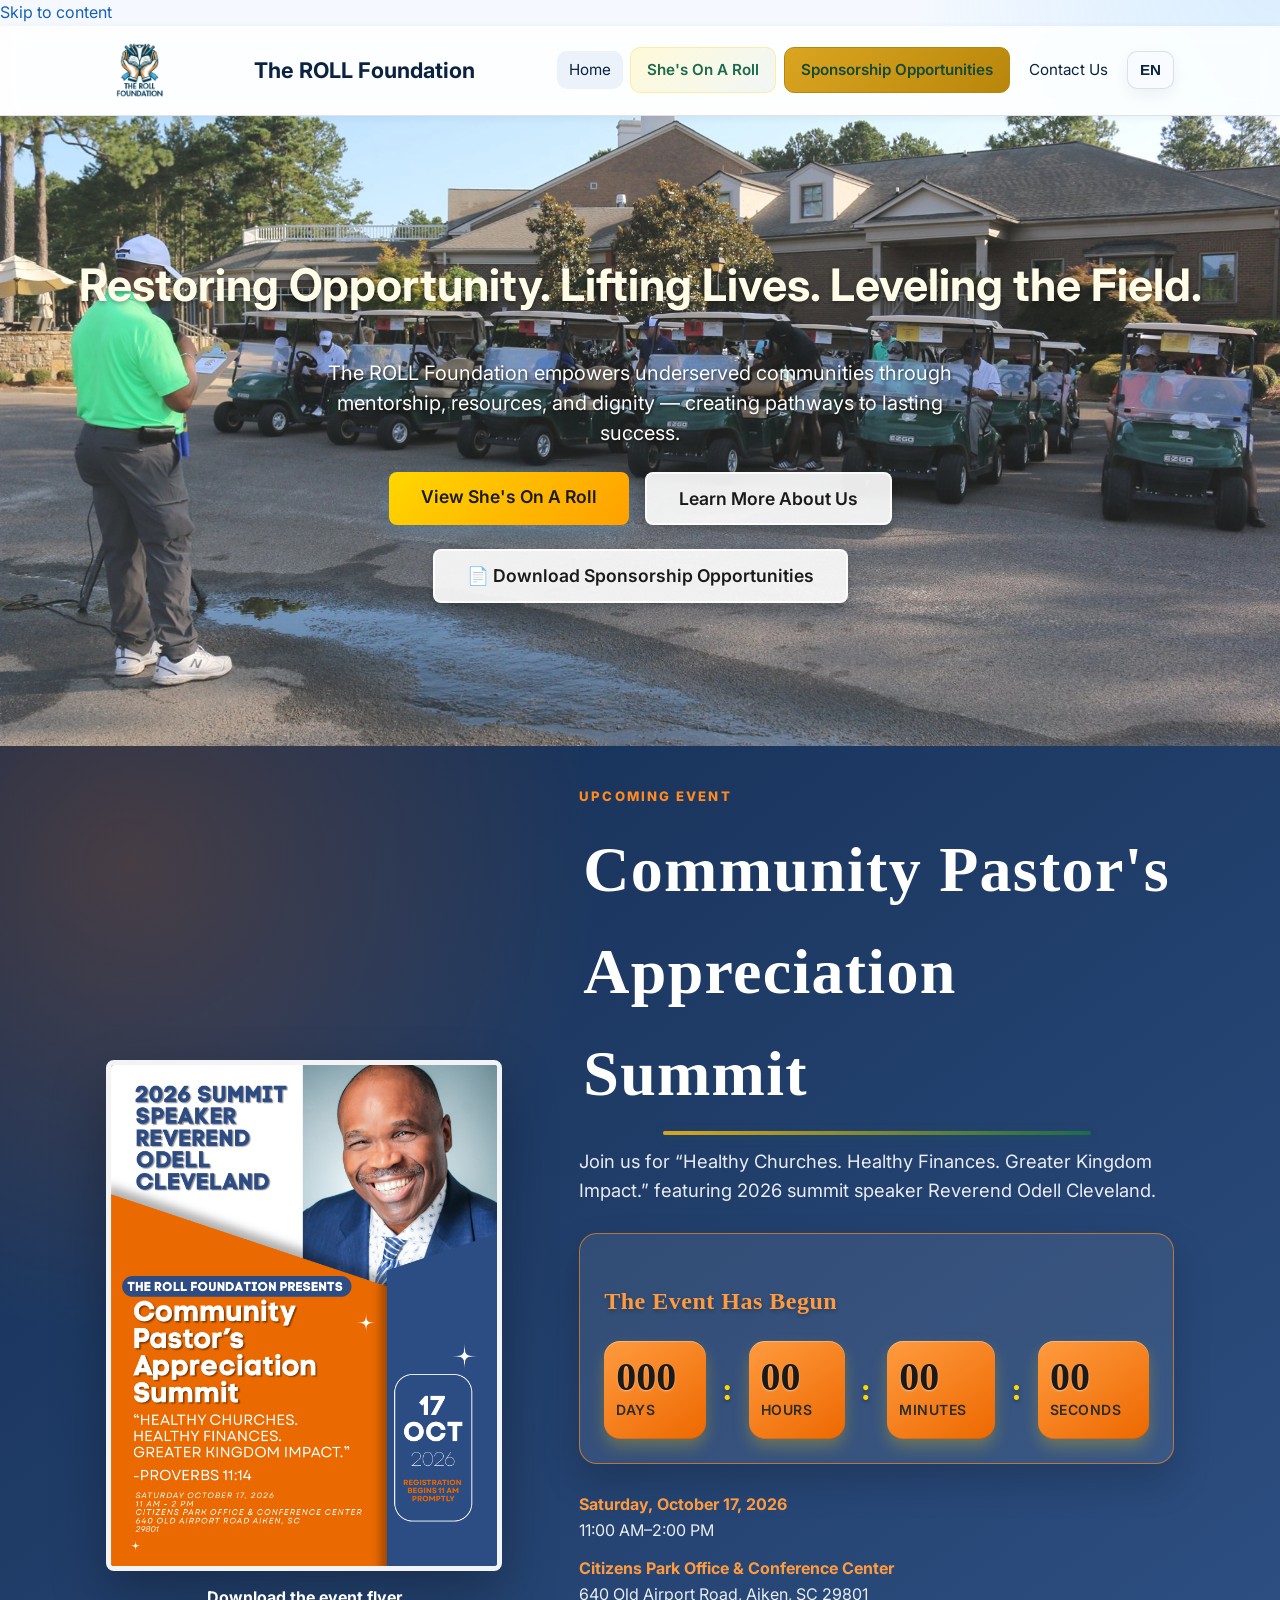
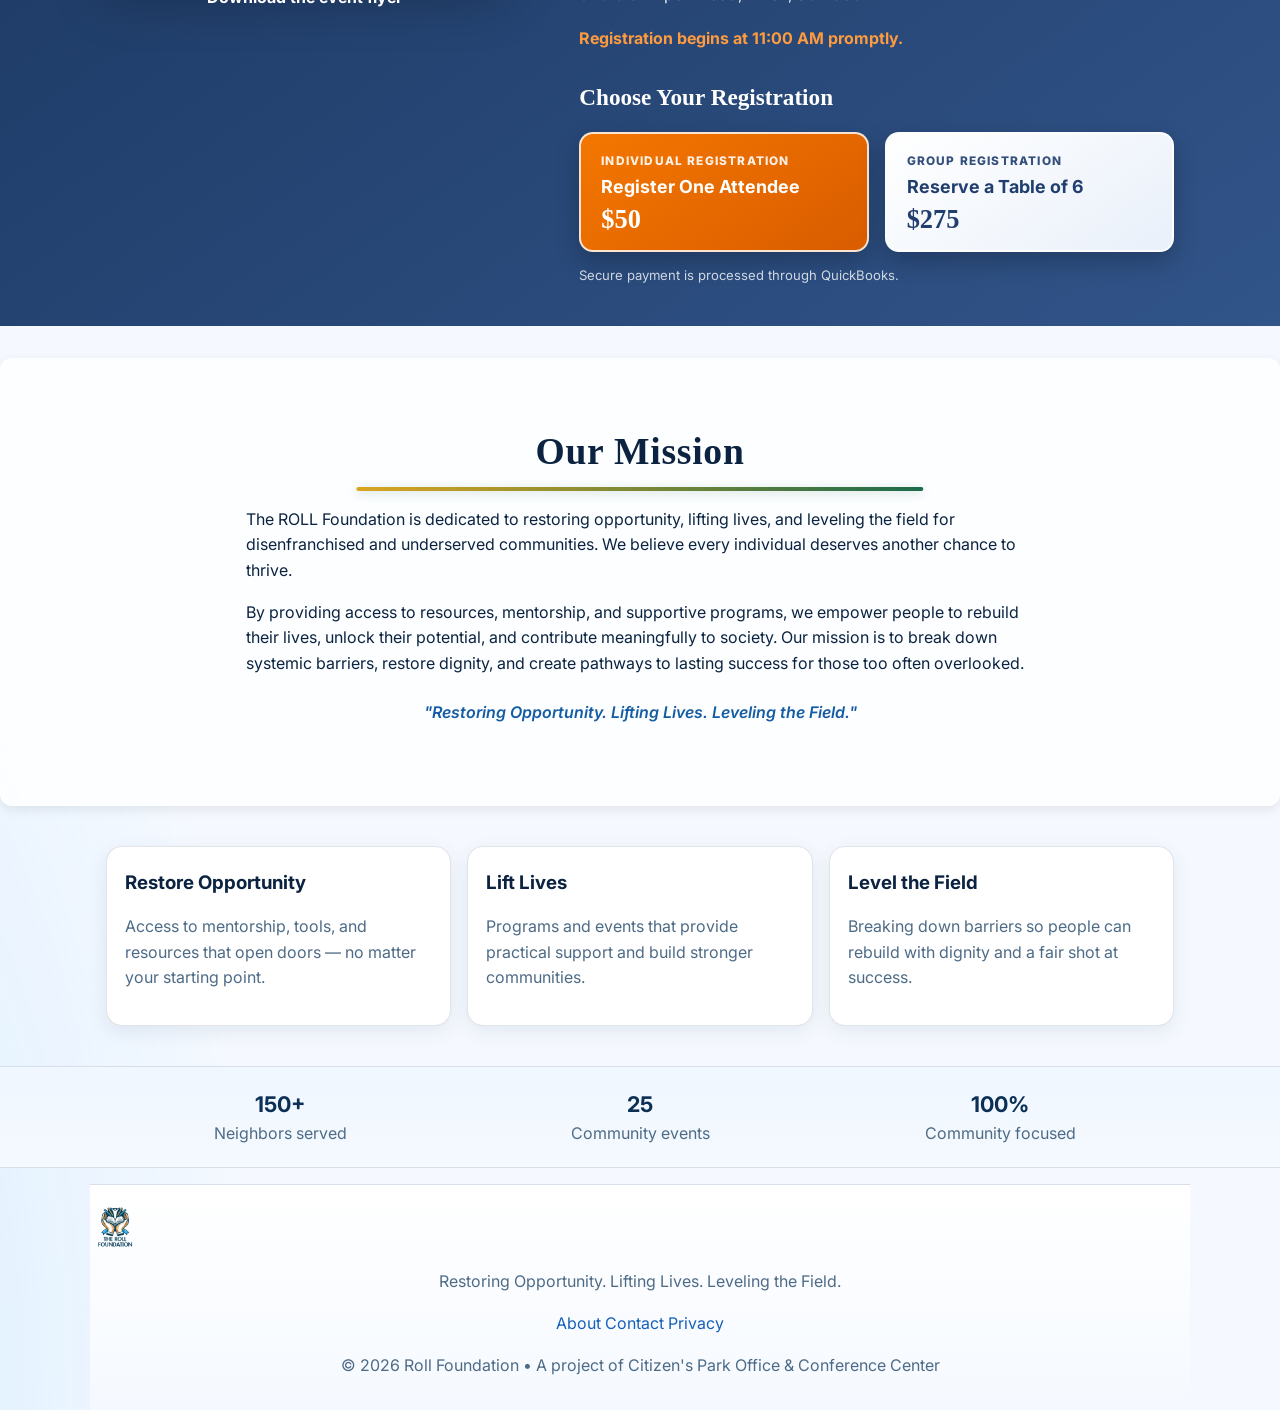
==== commit d2dc5703: "Hide past event promotions and photo gallery" ====
--- a/index.html
+++ b/index.html
@@ -37,7 +37,7 @@
       <button class="nav-toggle" aria-expanded="false" aria-controls="site-nav" aria-label="Toggle navigation menu">☰</button>
       <nav id="site-nav" class="site-nav" data-collapsible>
         <a href="index.html" data-i18n="nav.home" aria-current="page">Home</a>
-        <a href="shes-on-a-roll.html" data-i18n="nav.shes_on_a_roll" class="nav-event">She's On A Roll</a>
+        <a href="shes-on-a-roll.html" data-i18n="nav.shes_on_a_roll" class="nav-event" hidden>She's On A Roll</a>
         <a href="./assets/img/events/2026%20Roll%20Foundation%20Business%20Advertisements.pdf" download="ROLL-Foundation-Sponsorship-Opportunities-2026.pdf" class="nav-sponsor">Sponsorship Opportunities</a>
         <a href="contact.html" data-i18n="contact.h1">Contact</a>
         <button id="langToggle" class="btn small" aria-label="Toggle language">
@@ -58,7 +58,7 @@
           The ROLL Foundation empowers underserved communities through mentorship, resources, and dignity — creating pathways to lasting success.
         </p>
         <div class="cta-row">
-          <a class="btn primary gold-btn" href="shes-on-a-roll.html">View She's On A Roll</a>
+          <a class="btn primary gold-btn" href="shes-on-a-roll.html" hidden>View She's On A Roll</a>
           <a class="btn secondary green-btn" data-i18n="home.cta_about" href="about.html">Learn More About Us</a>
         </div>
         
@@ -122,12 +122,12 @@
           <div class="pastor-registration" aria-labelledby="pastor-registration-title">
             <h3 id="pastor-registration-title">Choose Your Registration</h3>
             <div class="pastor-payment-actions">
-              <a class="pastor-payment-btn individual" href="https://connect.intuit.com/pay/TheRollFoundation/scs-v1-07b39f4cb9494796815588c8501fe49e4f13778733ab44669e9085a6adba33ed19435ed74aa14b41985b98e7ace6aa67-1?locale=EN_US&amp;cta=saveandcopylink" target="_blank" rel="noopener">
+              <a class="pastor-payment-btn individual" href="https://connect.intuit.com/pay/TheRollFoundation/scs-v1-6fb7f3c1506d44a38ce43c428290a351caf1261bfffe428d8761abdf9f7c35d0e1e311474c2346aea095fac1766d6eaf-1?locale=EN_US&amp;cta=saveandcopylink" target="_blank" rel="noopener">
                 <span class="payment-option">Individual Registration</span>
                 <strong>Register One Attendee</strong>
                 <span class="payment-price">$50</span>
               </a>
-              <a class="pastor-payment-btn table" href="https://connect.intuit.com/pay/TheRollFoundation/scs-v1-6fb7f3c1506d44a38ce43c428290a351caf1261bfffe428d8761abdf9f7c35d0e1e311474c2346aea095fac1766d6eaf-1?locale=EN_US&amp;cta=saveandcopylink" target="_blank" rel="noopener">
+              <a class="pastor-payment-btn table" href="https://connect.intuit.com/pay/TheRollFoundation/scs-v1-07b39f4cb9494796815588c8501fe49e4f13778733ab44669e9085a6adba33ed19435ed74aa14b41985b98e7ace6aa67-1?locale=EN_US&amp;cta=saveandcopylink" target="_blank" rel="noopener">
                 <span class="payment-option">Group Registration</span>
                 <strong>Reserve a Table of 6</strong>
                 <span class="payment-price">$275</span>
@@ -175,7 +175,7 @@
     </section>
 
     <!-- ===== Event Photo Carousel ===== -->
-    <section class="section green-accent-section">
+    <section class="section green-accent-section" hidden>
       <div class="container narrow">
         <h2>Community Event Photos</h2>
         <div class="home-carousel" data-carousel>
@@ -239,7 +239,7 @@
         </div>
         <div class="footer-links">
           <a href="about.html" data-i18n="footer.about">About</a>
-          <a href="shes-on-a-roll.html">She's On A Roll</a>
+          <a href="shes-on-a-roll.html" hidden>She's On A Roll</a>
           <a href="contact.html" data-i18n="footer.contact">Contact</a>
           <a href="privacy.html" data-i18n="footer.privacy">Privacy</a>
         </div>
@@ -249,7 +249,6 @@
       </div>
     </div>
   </footer>
-  <script defer src="./js/home-carousel.js"></script>
   <script defer src="./js/event-countdown.js"></script>
 </body>
 </html>
